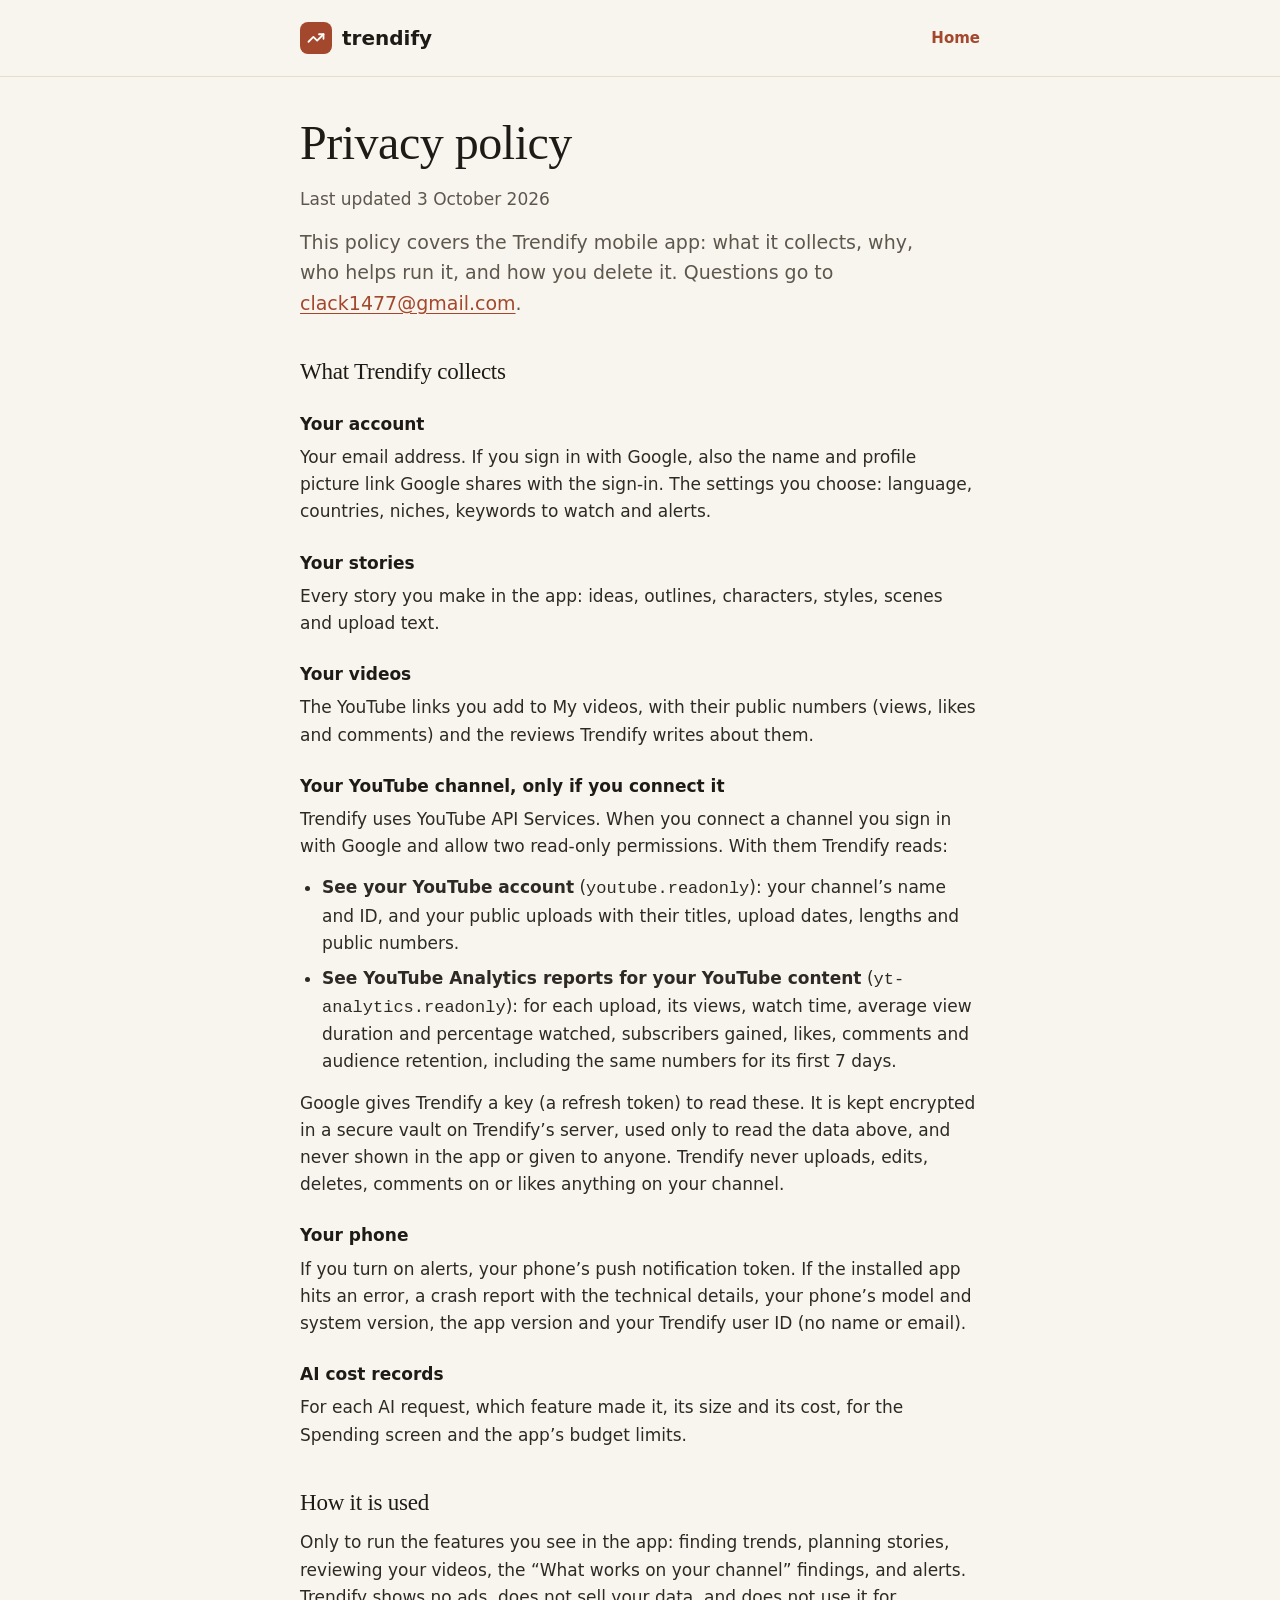
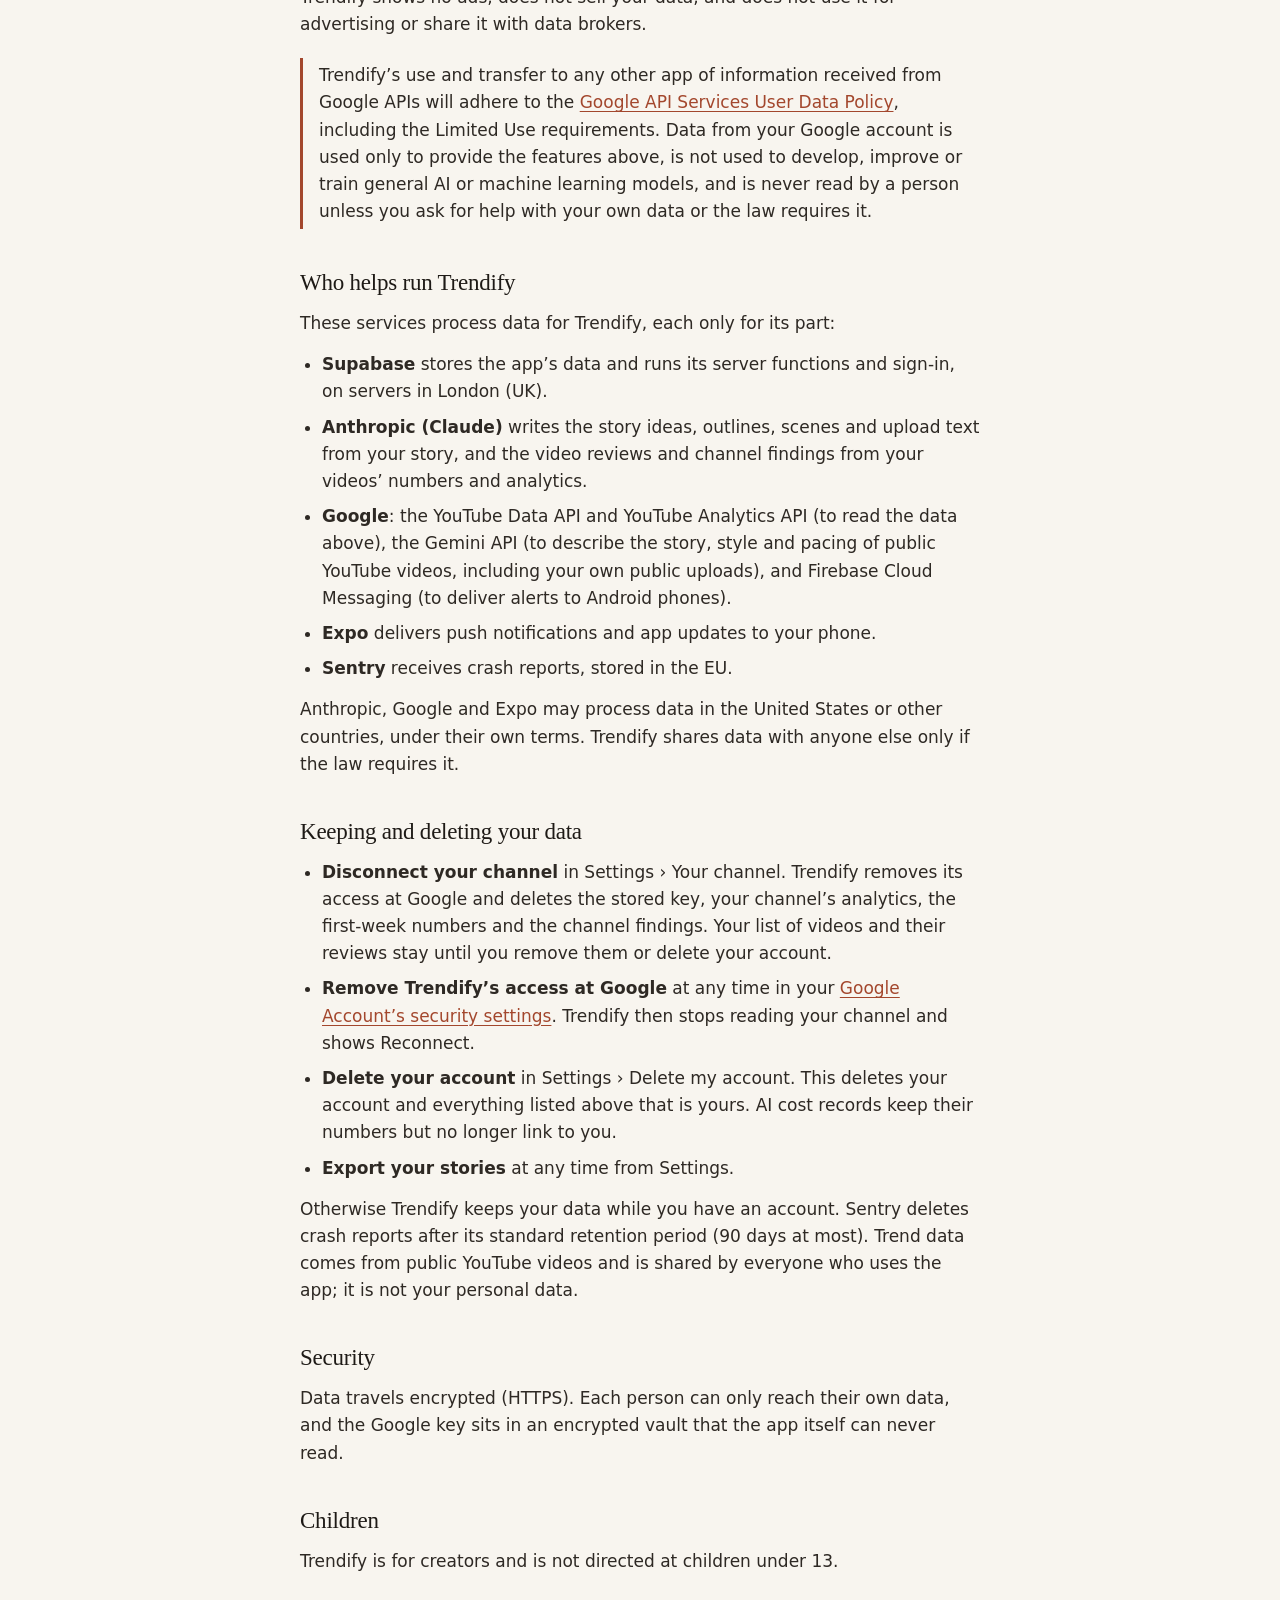
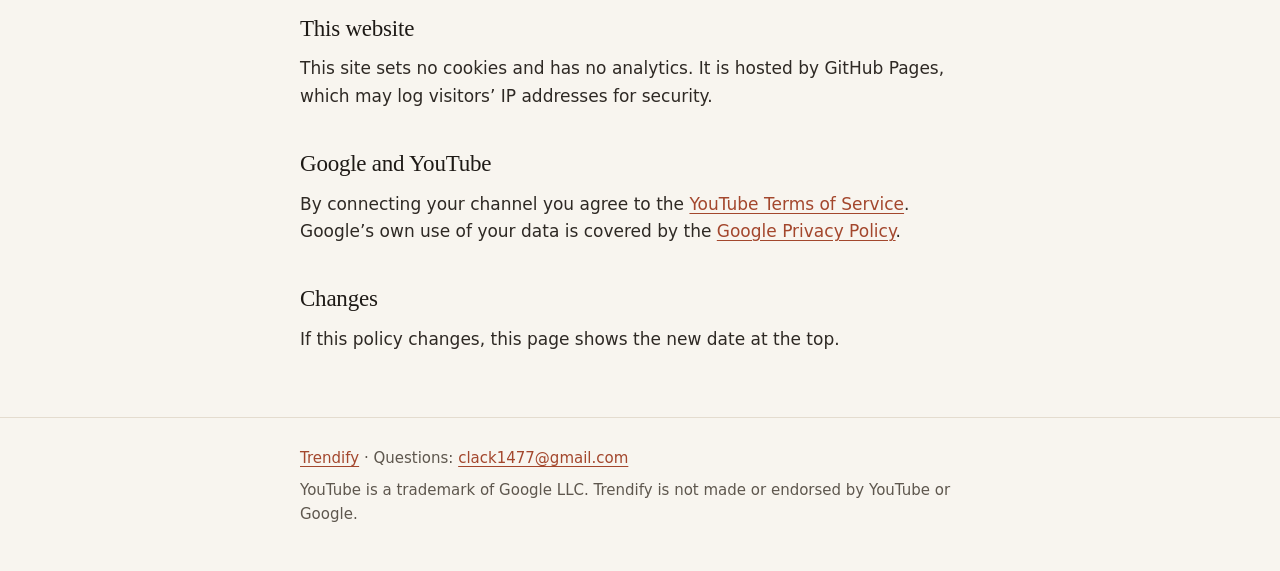
==== privacy.html @ 25af54a0 "Trendify's home page and privacy policy" ====
<!doctype html>
<html lang="en">
<head>
  <meta charset="utf-8">
  <meta name="viewport" content="width=device-width, initial-scale=1">
  <title>Trendify Privacy Policy</title>
  <meta name="description" content="What the Trendify app collects, how it is used and shared, and how to delete it.">
  <link rel="stylesheet" href="style.css">
  <link rel="icon" href="data:image/svg+xml,%3Csvg xmlns='http://www.w3.org/2000/svg' viewBox='0 0 32 32'%3E%3Crect width='32' height='32' rx='8' fill='%23A3472D'/%3E%3Cg transform='translate(4 4)' fill='none' stroke='%23FFFDF9' stroke-width='2.2' stroke-linecap='round' stroke-linejoin='round'%3E%3Cpolyline points='22 7 13.5 15.5 8.5 10.5 2 17'/%3E%3Cpolyline points='16 7 22 7 22 13'/%3E%3C/g%3E%3C/svg%3E">
</head>
<body>
  <header class="top">
    <div class="wrap">
      <a class="brand" href="./">
        <span class="mark" aria-hidden="true">
          <svg viewBox="0 0 24 24" fill="none" stroke="var(--on-accent)" stroke-width="2.4" stroke-linecap="round" stroke-linejoin="round"><polyline points="22 7 13.5 15.5 8.5 10.5 2 17"/><polyline points="16 7 22 7 22 13"/></svg>
        </span>
        trendify
      </a>
      <nav><a href="./">Home</a></nav>
    </div>
  </header>

  <main class="wrap policy">
    <h1 style="margin-top:40px">Privacy policy</h1>
    <p class="updated">Last updated 3 October 2026</p>
    <p class="lead">This policy covers the Trendify mobile app: what it collects, why, who helps run it, and how you delete it. Questions go to <a href="mailto:clack1477@gmail.com">clack1477@gmail.com</a>.</p>

    <h2>What Trendify collects</h2>
    <h3>Your account</h3>
    <p>Your email address. If you sign in with Google, also the name and profile picture link Google shares with the sign-in. The settings you choose: language, countries, niches, keywords to watch and alerts.</p>
    <h3>Your stories</h3>
    <p>Every story you make in the app: ideas, outlines, characters, styles, scenes and upload text.</p>
    <h3>Your videos</h3>
    <p>The YouTube links you add to My videos, with their public numbers (views, likes and comments) and the reviews Trendify writes about them.</p>
    <h3>Your YouTube channel, only if you connect it</h3>
    <p>Trendify uses YouTube API Services. When you connect a channel you sign in with Google and allow two read-only permissions. With them Trendify reads:</p>
    <ul>
      <li><strong>See your YouTube account</strong> (<code>youtube.readonly</code>): your channel’s name and ID, and your public uploads with their titles, upload dates, lengths and public numbers.</li>
      <li><strong>See YouTube Analytics reports for your YouTube content</strong> (<code>yt-analytics.readonly</code>): for each upload, its views, watch time, average view duration and percentage watched, subscribers gained, likes, comments and audience retention, including the same numbers for its first 7 days.</li>
    </ul>
    <p>Google gives Trendify a key (a refresh token) to read these. It is kept encrypted in a secure vault on Trendify’s server, used only to read the data above, and never shown in the app or given to anyone. Trendify never uploads, edits, deletes, comments on or likes anything on your channel.</p>
    <h3>Your phone</h3>
    <p>If you turn on alerts, your phone’s push notification token. If the installed app hits an error, a crash report with the technical details, your phone’s model and system version, the app version and your Trendify user ID (no name or email).</p>
    <h3>AI cost records</h3>
    <p>For each AI request, which feature made it, its size and its cost, for the Spending screen and the app’s budget limits.</p>

    <h2>How it is used</h2>
    <p>Only to run the features you see in the app: finding trends, planning stories, reviewing your videos, the “What works on your channel” findings, and alerts. Trendify shows no ads, does not sell your data, and does not use it for advertising or share it with data brokers.</p>
    <p class="note">Trendify’s use and transfer to any other app of information received from Google APIs will adhere to the <a href="https://developers.google.com/terms/api-services-user-data-policy">Google API Services User Data Policy</a>, including the Limited Use requirements. Data from your Google account is used only to provide the features above, is not used to develop, improve or train general AI or machine learning models, and is never read by a person unless you ask for help with your own data or the law requires it.</p>

    <h2>Who helps run Trendify</h2>
    <p>These services process data for Trendify, each only for its part:</p>
    <ul>
      <li><strong>Supabase</strong> stores the app’s data and runs its server functions and sign-in, on servers in London (UK).</li>
      <li><strong>Anthropic (Claude)</strong> writes the story ideas, outlines, scenes and upload text from your story, and the video reviews and channel findings from your videos’ numbers and analytics.</li>
      <li><strong>Google</strong>: the YouTube Data API and YouTube Analytics API (to read the data above), the Gemini API (to describe the story, style and pacing of public YouTube videos, including your own public uploads), and Firebase Cloud Messaging (to deliver alerts to Android phones).</li>
      <li><strong>Expo</strong> delivers push notifications and app updates to your phone.</li>
      <li><strong>Sentry</strong> receives crash reports, stored in the EU.</li>
    </ul>
    <p>Anthropic, Google and Expo may process data in the United States or other countries, under their own terms. Trendify shares data with anyone else only if the law requires it.</p>

    <h2>Keeping and deleting your data</h2>
    <ul>
      <li><strong>Disconnect your channel</strong> in Settings › Your channel. Trendify removes its access at Google and deletes the stored key, your channel’s analytics, the first-week numbers and the channel findings. Your list of videos and their reviews stay until you remove them or delete your account.</li>
      <li><strong>Remove Trendify’s access at Google</strong> at any time in your <a href="https://security.google.com/settings/security/permissions">Google Account’s security settings</a>. Trendify then stops reading your channel and shows Reconnect.</li>
      <li><strong>Delete your account</strong> in Settings › Delete my account. This deletes your account and everything listed above that is yours. AI cost records keep their numbers but no longer link to you.</li>
      <li><strong>Export your stories</strong> at any time from Settings.</li>
    </ul>
    <p>Otherwise Trendify keeps your data while you have an account. Sentry deletes crash reports after its standard retention period (90 days at most). Trend data comes from public YouTube videos and is shared by everyone who uses the app; it is not your personal data.</p>

    <h2>Security</h2>
    <p>Data travels encrypted (HTTPS). Each person can only reach their own data, and the Google key sits in an encrypted vault that the app itself can never read.</p>

    <h2>Children</h2>
    <p>Trendify is for creators and is not directed at children under 13.</p>

    <h2>This website</h2>
    <p>This site sets no cookies and has no analytics. It is hosted by GitHub Pages, which may log visitors’ IP addresses for security.</p>

    <h2>Google and YouTube</h2>
    <p>By connecting your channel you agree to the <a href="https://www.youtube.com/t/terms">YouTube Terms of Service</a>. Google’s own use of your data is covered by the <a href="https://policies.google.com/privacy">Google Privacy Policy</a>.</p>

    <h2>Changes</h2>
    <p>If this policy changes, this page shows the new date at the top.</p>
  </main>

  <footer>
    <div class="wrap">
      <p><a href="./">Trendify</a> · Questions: <a href="mailto:clack1477@gmail.com">clack1477@gmail.com</a></p>
      <p>YouTube is a trademark of Google LLC. Trendify is not made or endorsed by YouTube or Google.</p>
    </div>
  </footer>
</body>
</html>
---- style.css ----
/* Trendify's site: the app's colours (cream and near-black, one terracotta accent) and its serif
   headlines, in light and dark. No web fonts, so the pages load nothing from anywhere else. */
:root {
  --bg: #F8F5EF;
  --surface: #FFFDF9;
  --ink: #1E1A16;
  --body: #2E2924;
  --ink2: #5E574E;
  --line: #E4DCCF;
  --img: #E9E1D4;
  --accent: #A3472D;
  --accent-text: #A3472D;
  --on-accent: #FFFDF9;
  --serif: "Iowan Old Style", "Palatino Linotype", Palatino, Georgia, "Times New Roman", serif;
  --sans: system-ui, -apple-system, "Segoe UI", Roboto, "Helvetica Neue", Arial, sans-serif;
  color-scheme: light dark;
}

@media (prefers-color-scheme: dark) {
  :root {
    --bg: #171411;
    --surface: #221E1A;
    --ink: #F3EDE3;
    --body: #E6DFD4;
    --ink2: #B9AFA2;
    --line: #3A332C;
    --img: #2C2621;
    --accent: #D9A898;
    --accent-text: #E2B9AC;
    --on-accent: #171411;
  }
}

* { box-sizing: border-box; }

html { -webkit-text-size-adjust: 100%; }

body {
  margin: 0;
  background: var(--bg);
  color: var(--body);
  font-family: var(--sans);
  font-size: 17px;
  line-height: 1.6;
}

.wrap { max-width: 720px; margin: 0 auto; padding: 0 20px; }

a { color: var(--accent-text); text-underline-offset: 3px; }
a:hover { text-decoration-thickness: 2px; }
a:focus-visible { outline: 2px solid var(--accent-text); outline-offset: 3px; border-radius: 4px; }

header.top { padding: 22px 0; border-bottom: 1px solid var(--line); }
header.top .wrap { display: flex; align-items: center; justify-content: space-between; gap: 16px; }

.brand { display: inline-flex; align-items: center; gap: 10px; color: var(--ink); text-decoration: none; font-weight: 600; font-size: 20px; }
.mark { width: 32px; height: 32px; border-radius: 8px; background: var(--accent); display: inline-flex; align-items: center; justify-content: center; }
.mark svg { width: 18px; height: 18px; }

nav a { font-size: 15px; font-weight: 600; text-decoration: none; }
nav a:hover { text-decoration: underline; }

h1, h2 { font-family: var(--serif); font-weight: 500; color: var(--ink); letter-spacing: -0.01em; }
h1 { font-size: clamp(34px, 7vw, 48px); line-height: 1.1; margin: 0 0 16px; }
h2 { font-size: 26px; line-height: 1.25; margin: 48px 0 12px; }
h3 { font-size: 17px; color: var(--ink); margin: 24px 0 6px; }
p { margin: 0 0 14px; }
ul { margin: 0 0 14px; padding-left: 22px; }
li { margin-bottom: 8px; }

.lead { font-size: 19px; color: var(--ink2); max-width: 34em; }
.muted { color: var(--ink2); }

.hero { padding: 40px 0 8px; text-align: center; }
.hero .lead { margin: 0 auto 8px; }

.arches { display: flex; justify-content: center; align-items: flex-end; gap: 10px; margin: 0 0 32px; }
.arches img {
  display: block;
  object-fit: cover;
  background: var(--img);
  border-radius: 999px 999px 16px 16px;
  width: min(28%, 150px);
  aspect-ratio: 100 / 164;
}
.arches img.tall { width: min(32%, 174px); aspect-ratio: 116 / 200; }

.cards { display: grid; gap: 14px; margin-top: 8px; }
.card { background: var(--surface); border: 1px solid var(--line); border-radius: 16px; padding: 20px; }
.card h3 { margin-top: 0; }
.card p:last-child { margin-bottom: 0; }

.note { border-left: 3px solid var(--accent); padding: 4px 0 4px 16px; margin: 20px 0; }

.policy h2 { font-size: 23px; margin-top: 40px; }
.policy .updated { color: var(--ink2); }

footer { margin-top: 64px; padding: 28px 0 40px; border-top: 1px solid var(--line); font-size: 15px; color: var(--ink2); }
footer p { margin-bottom: 8px; }
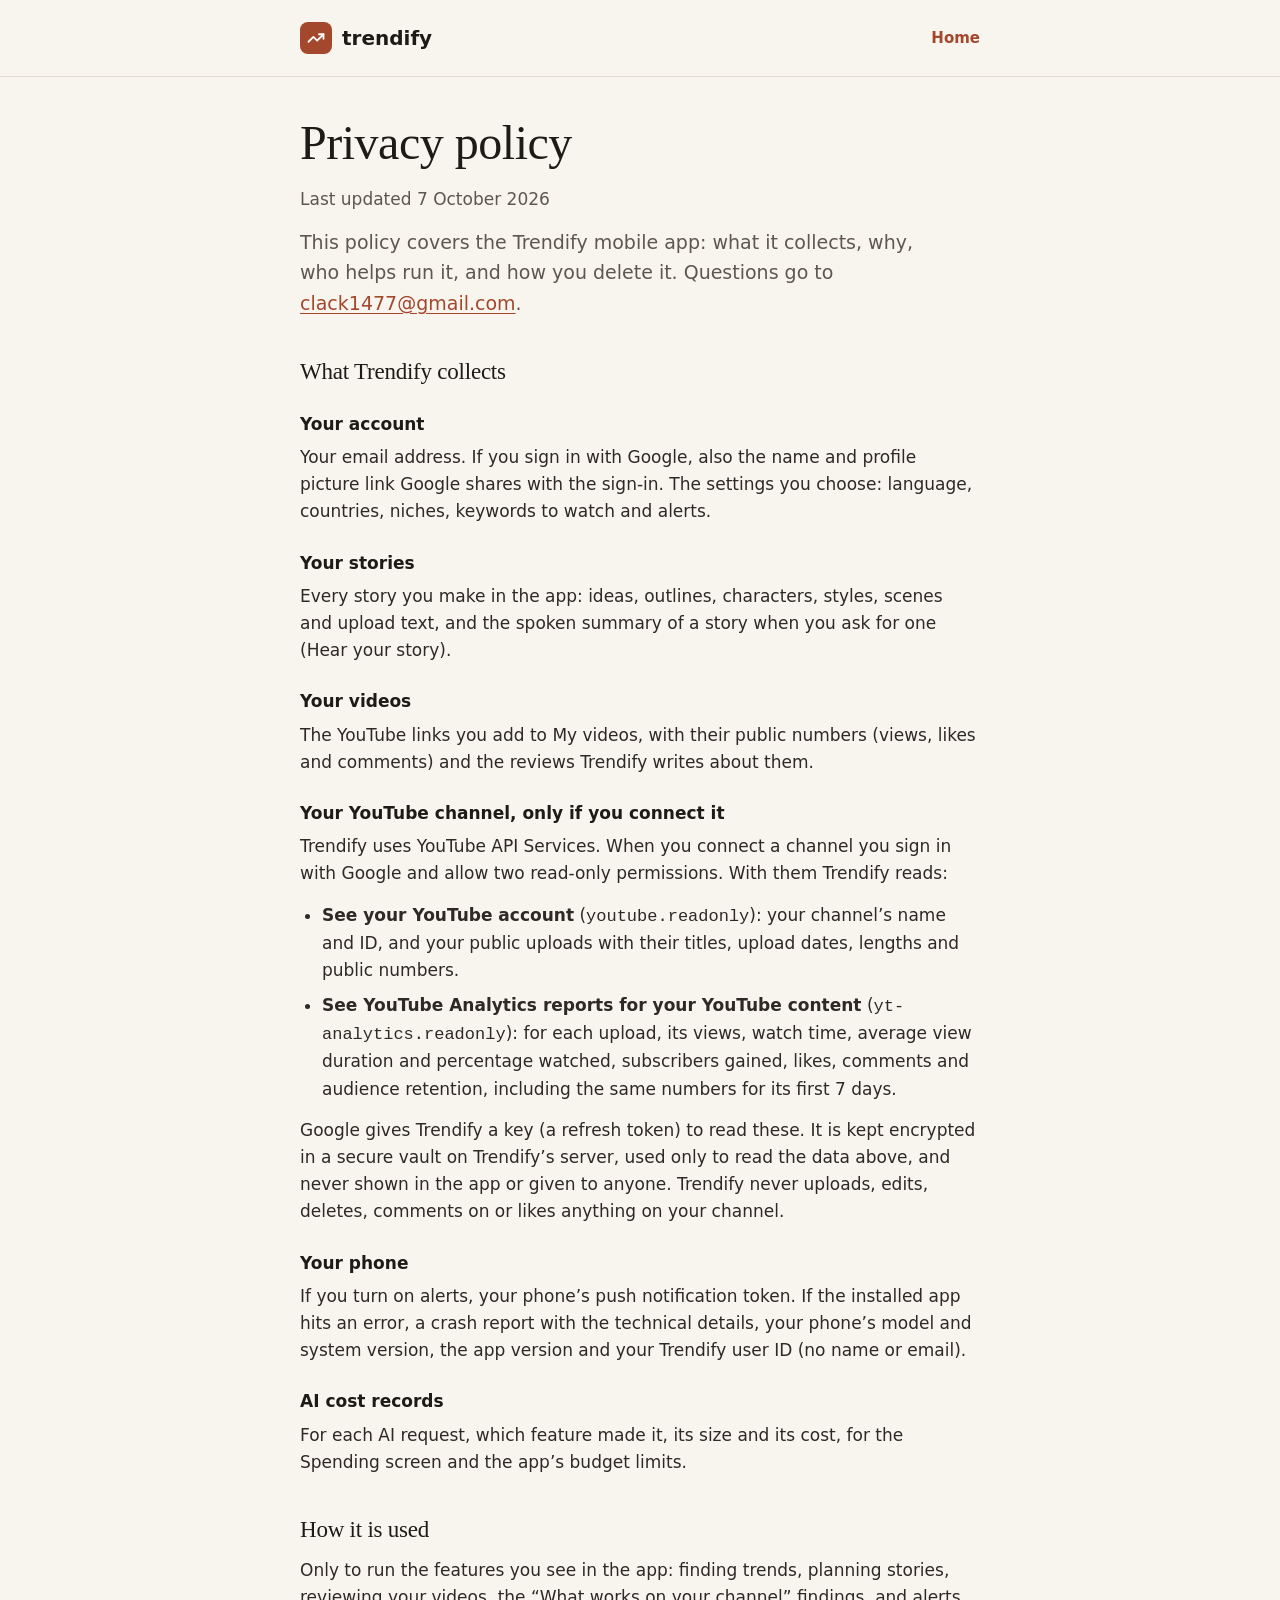
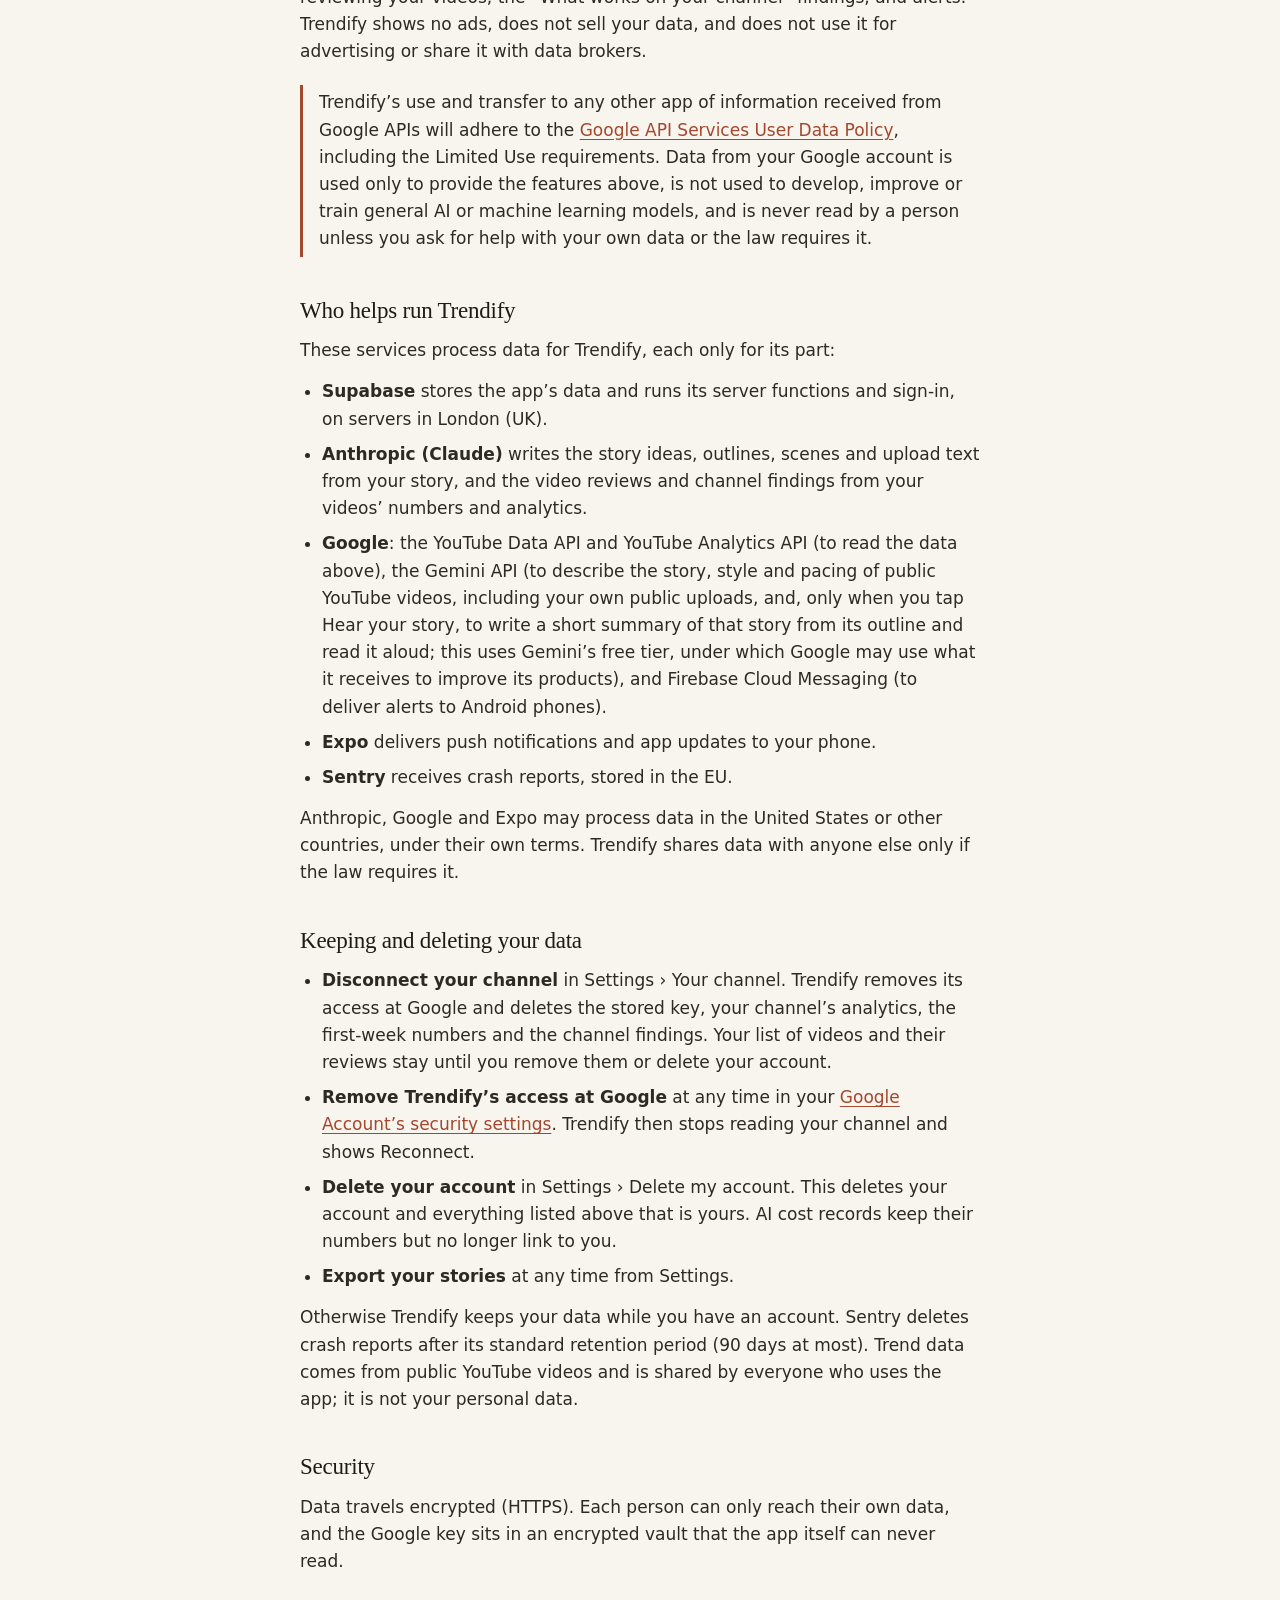
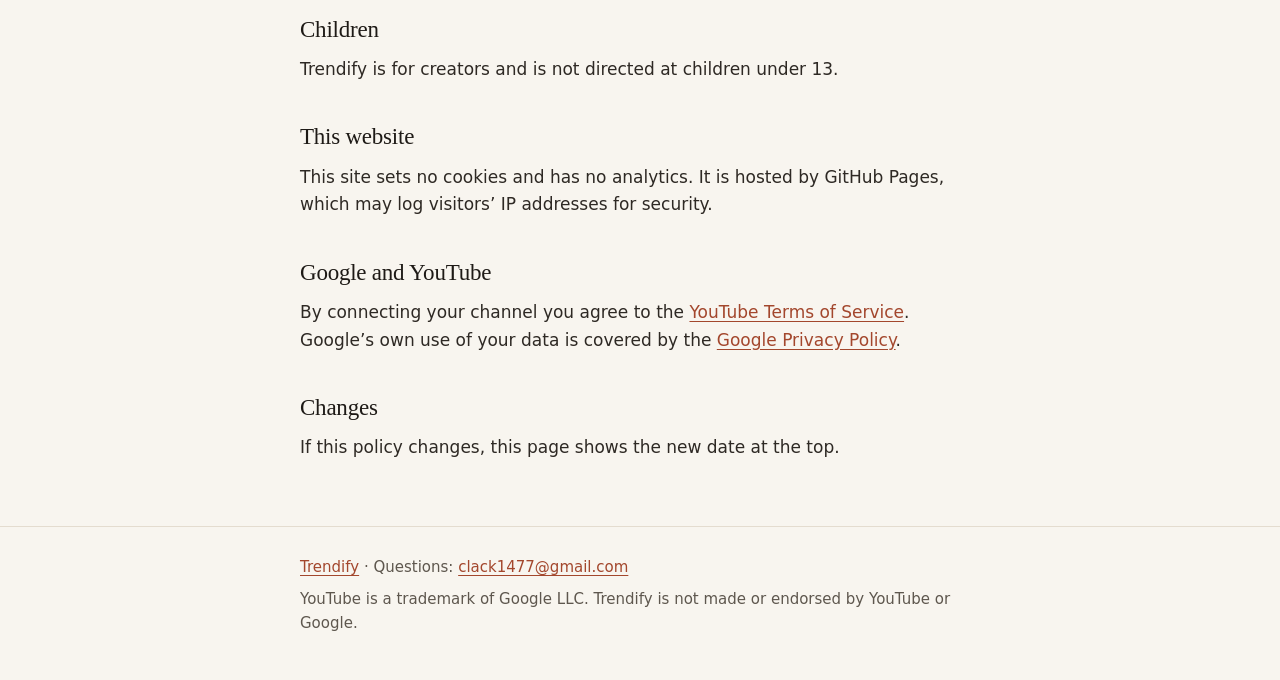
==== commit c3568641: "Privacy policy: Hear your story (a spoken summary of a story, written and read by Gemini's free tier" ====
--- a/privacy.html
+++ b/privacy.html
@@ -23,14 +23,14 @@
 
   <main class="wrap policy">
     <h1 style="margin-top:40px">Privacy policy</h1>
-    <p class="updated">Last updated 3 October 2026</p>
+    <p class="updated">Last updated 7 October 2026</p>
     <p class="lead">This policy covers the Trendify mobile app: what it collects, why, who helps run it, and how you delete it. Questions go to <a href="mailto:clack1477@gmail.com">clack1477@gmail.com</a>.</p>
 
     <h2>What Trendify collects</h2>
     <h3>Your account</h3>
     <p>Your email address. If you sign in with Google, also the name and profile picture link Google shares with the sign-in. The settings you choose: language, countries, niches, keywords to watch and alerts.</p>
     <h3>Your stories</h3>
-    <p>Every story you make in the app: ideas, outlines, characters, styles, scenes and upload text.</p>
+    <p>Every story you make in the app: ideas, outlines, characters, styles, scenes and upload text, and the spoken summary of a story when you ask for one (Hear your story).</p>
     <h3>Your videos</h3>
     <p>The YouTube links you add to My videos, with their public numbers (views, likes and comments) and the reviews Trendify writes about them.</p>
     <h3>Your YouTube channel, only if you connect it</h3>
@@ -54,7 +54,7 @@
     <ul>
       <li><strong>Supabase</strong> stores the app’s data and runs its server functions and sign-in, on servers in London (UK).</li>
       <li><strong>Anthropic (Claude)</strong> writes the story ideas, outlines, scenes and upload text from your story, and the video reviews and channel findings from your videos’ numbers and analytics.</li>
-      <li><strong>Google</strong>: the YouTube Data API and YouTube Analytics API (to read the data above), the Gemini API (to describe the story, style and pacing of public YouTube videos, including your own public uploads), and Firebase Cloud Messaging (to deliver alerts to Android phones).</li>
+      <li><strong>Google</strong>: the YouTube Data API and YouTube Analytics API (to read the data above), the Gemini API (to describe the story, style and pacing of public YouTube videos, including your own public uploads, and, only when you tap Hear your story, to write a short summary of that story from its outline and read it aloud; this uses Gemini’s free tier, under which Google may use what it receives to improve its products), and Firebase Cloud Messaging (to deliver alerts to Android phones).</li>
       <li><strong>Expo</strong> delivers push notifications and app updates to your phone.</li>
       <li><strong>Sentry</strong> receives crash reports, stored in the EU.</li>
     </ul>
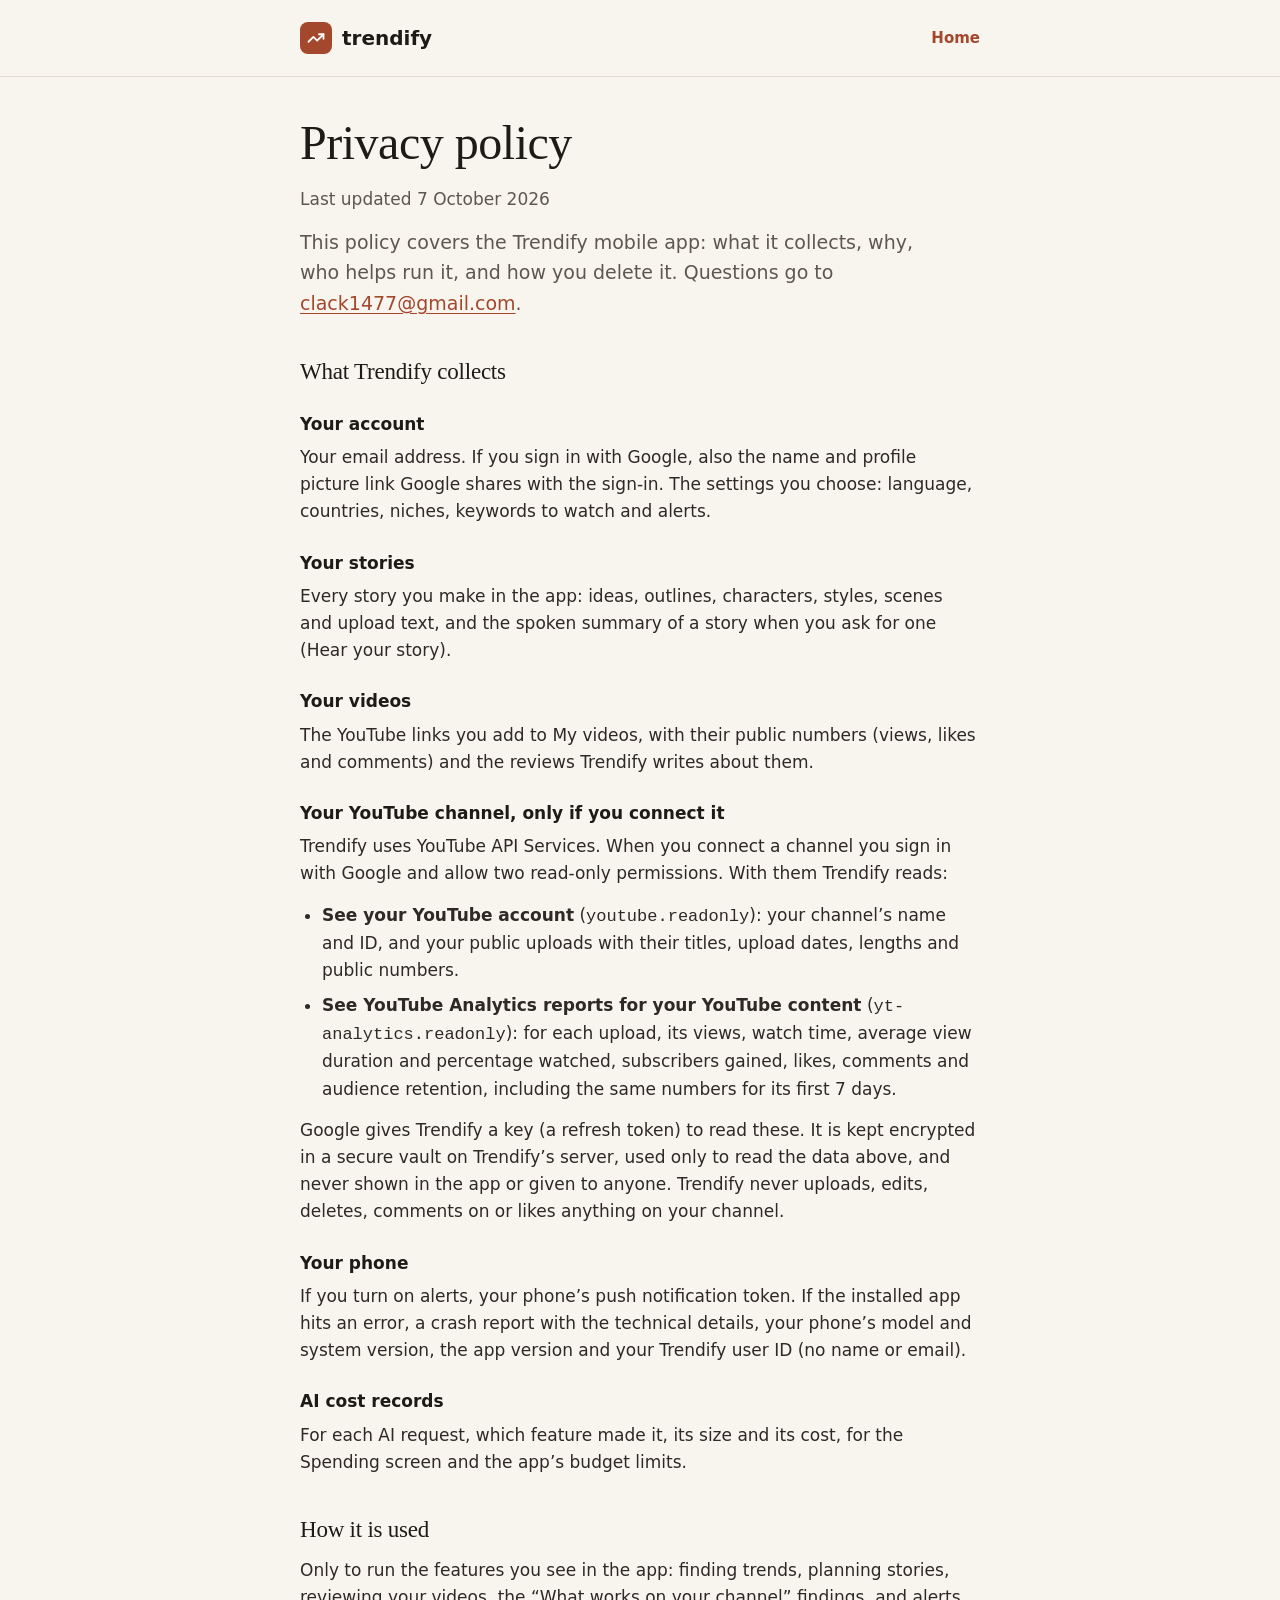
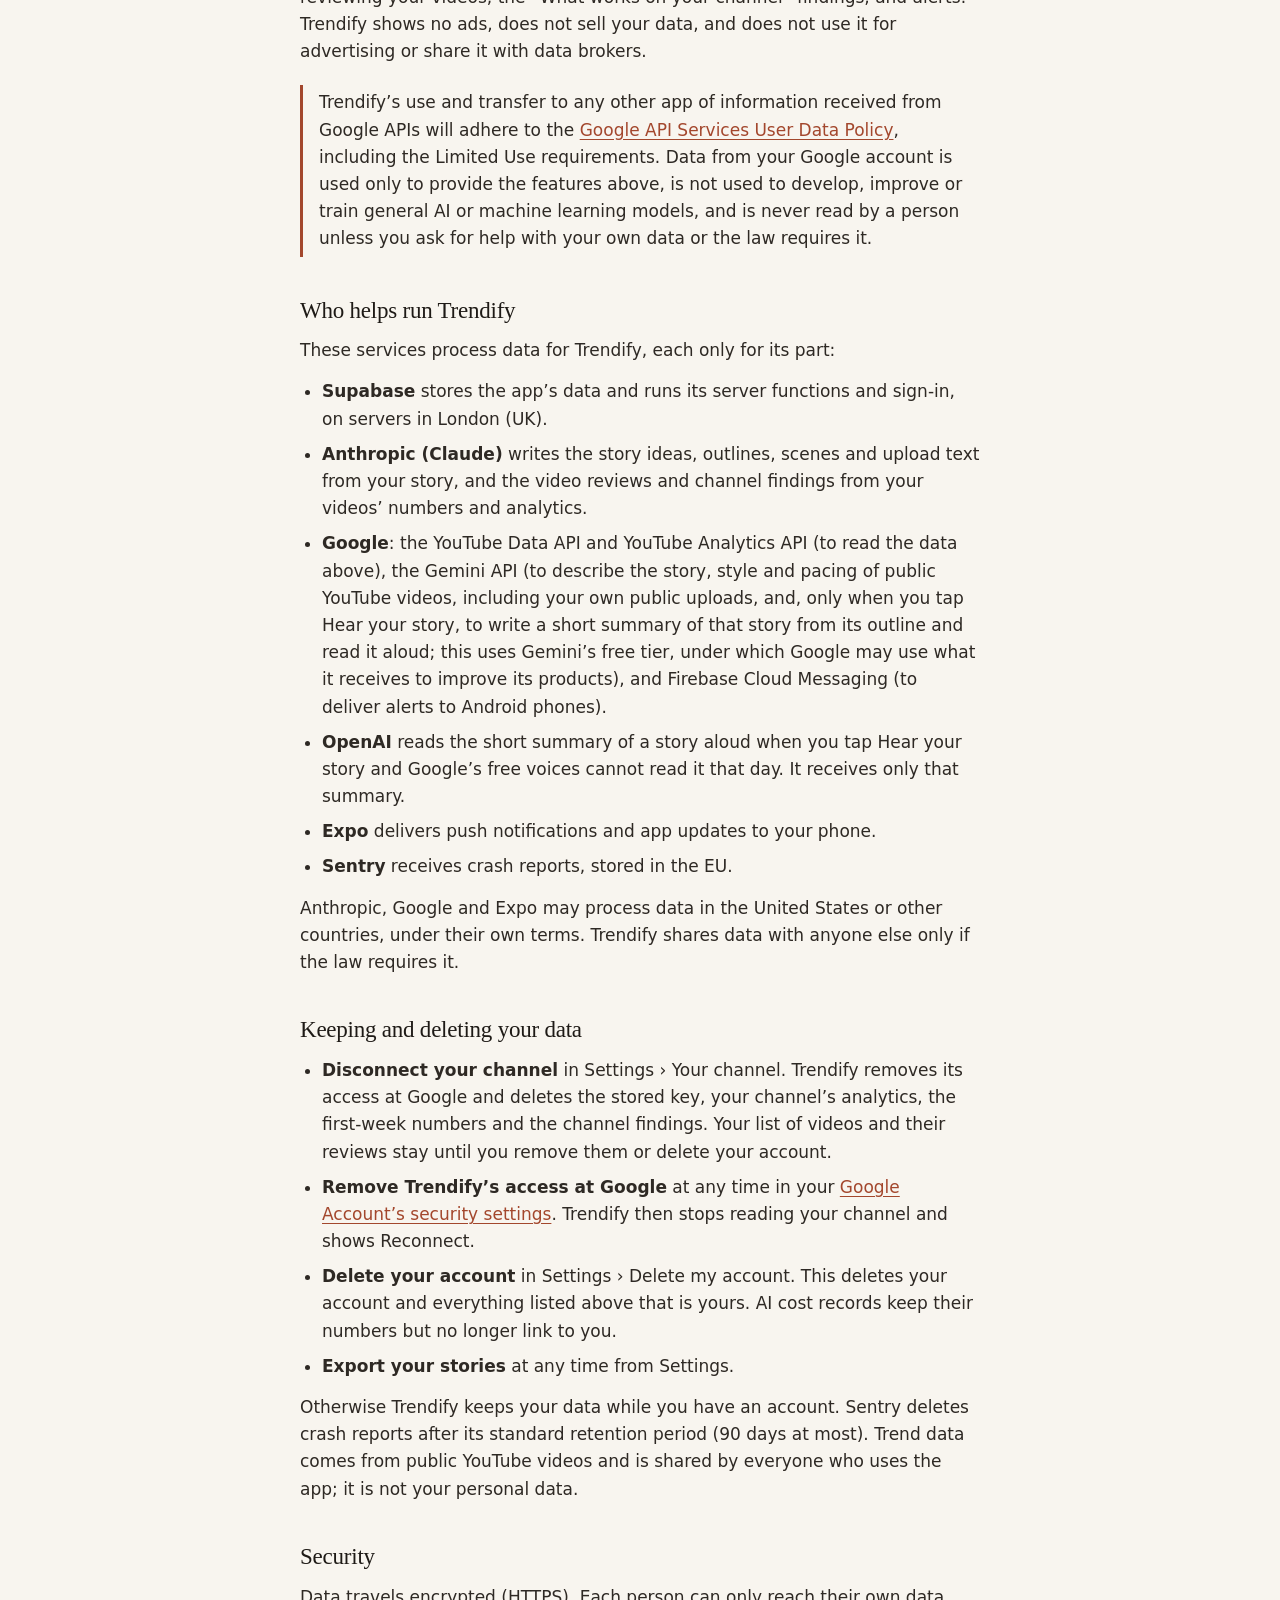
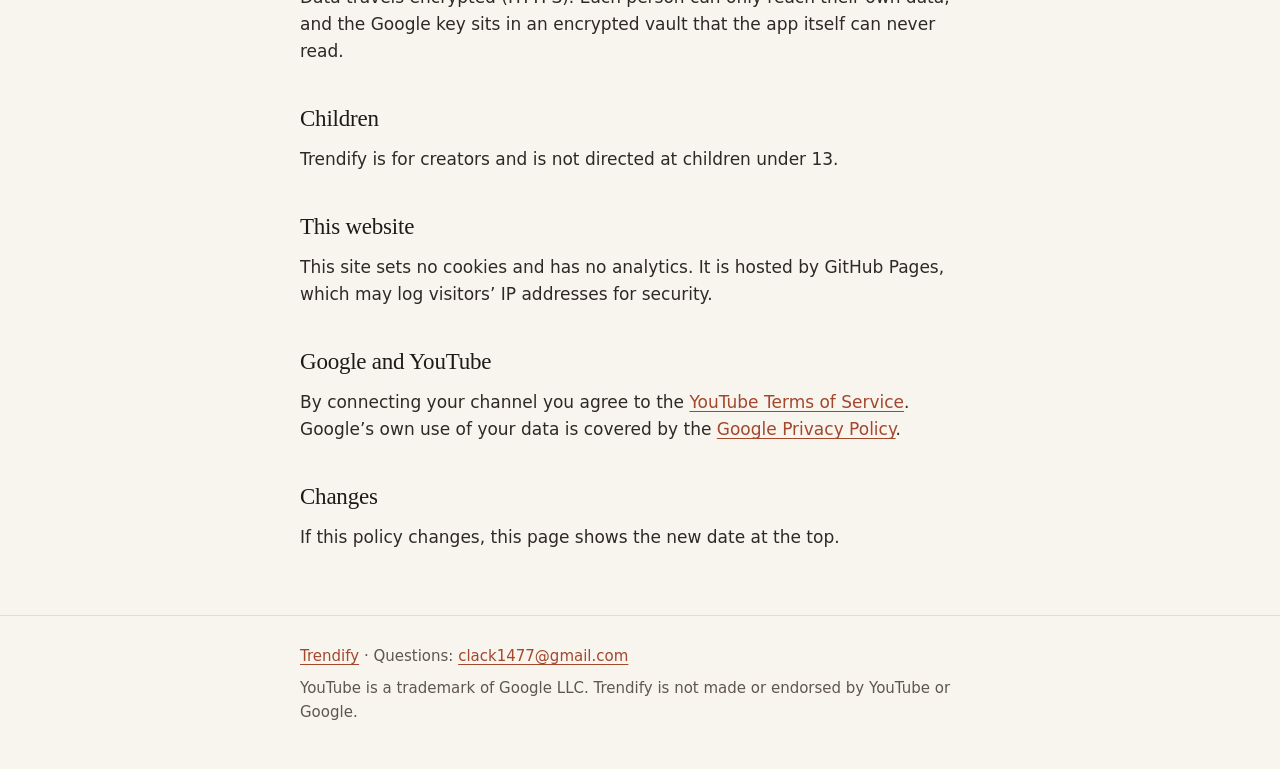
==== commit 8de22033: "Privacy policy: OpenAI reads a story's summary aloud when Google's free voices cannot (Hear your sto" ====
--- a/privacy.html
+++ b/privacy.html
@@ -55,6 +55,7 @@
       <li><strong>Supabase</strong> stores the app’s data and runs its server functions and sign-in, on servers in London (UK).</li>
       <li><strong>Anthropic (Claude)</strong> writes the story ideas, outlines, scenes and upload text from your story, and the video reviews and channel findings from your videos’ numbers and analytics.</li>
       <li><strong>Google</strong>: the YouTube Data API and YouTube Analytics API (to read the data above), the Gemini API (to describe the story, style and pacing of public YouTube videos, including your own public uploads, and, only when you tap Hear your story, to write a short summary of that story from its outline and read it aloud; this uses Gemini’s free tier, under which Google may use what it receives to improve its products), and Firebase Cloud Messaging (to deliver alerts to Android phones).</li>
+      <li><strong>OpenAI</strong> reads the short summary of a story aloud when you tap Hear your story and Google’s free voices cannot read it that day. It receives only that summary.</li>
       <li><strong>Expo</strong> delivers push notifications and app updates to your phone.</li>
       <li><strong>Sentry</strong> receives crash reports, stored in the EU.</li>
     </ul>
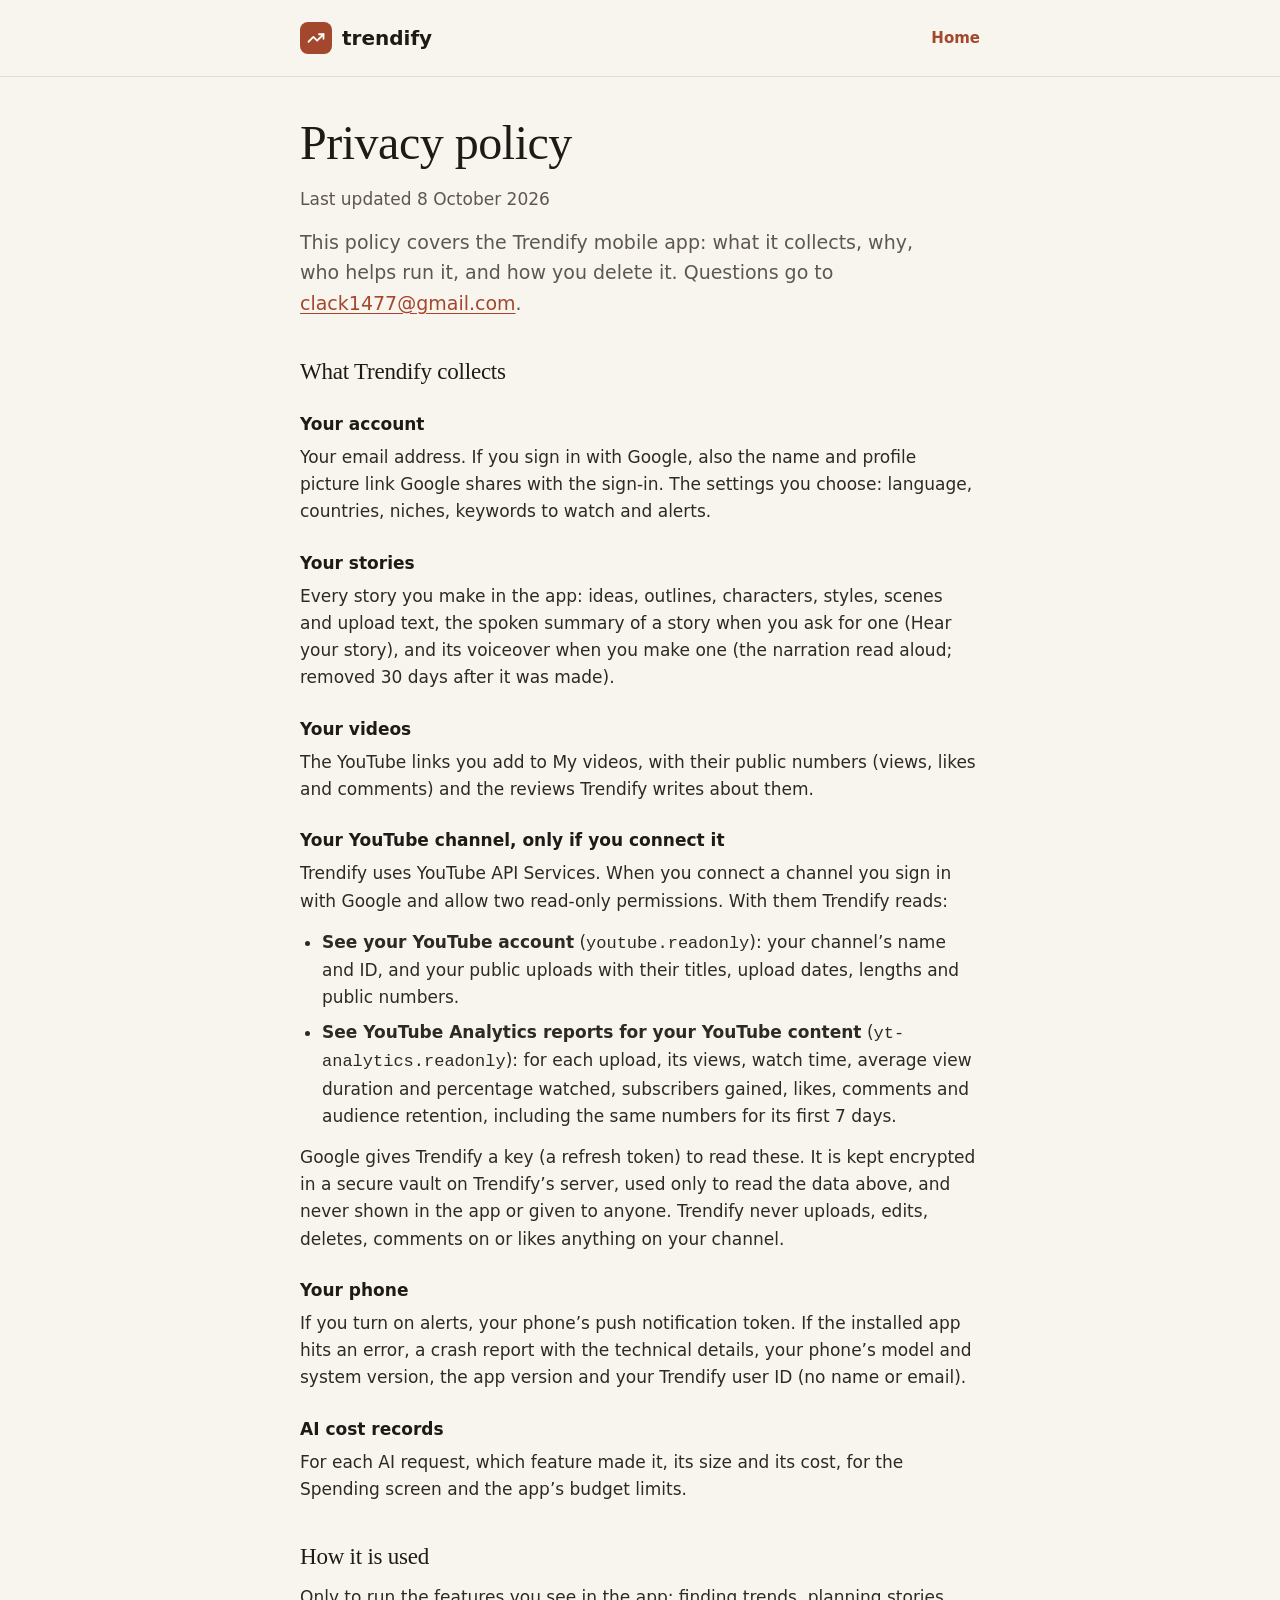
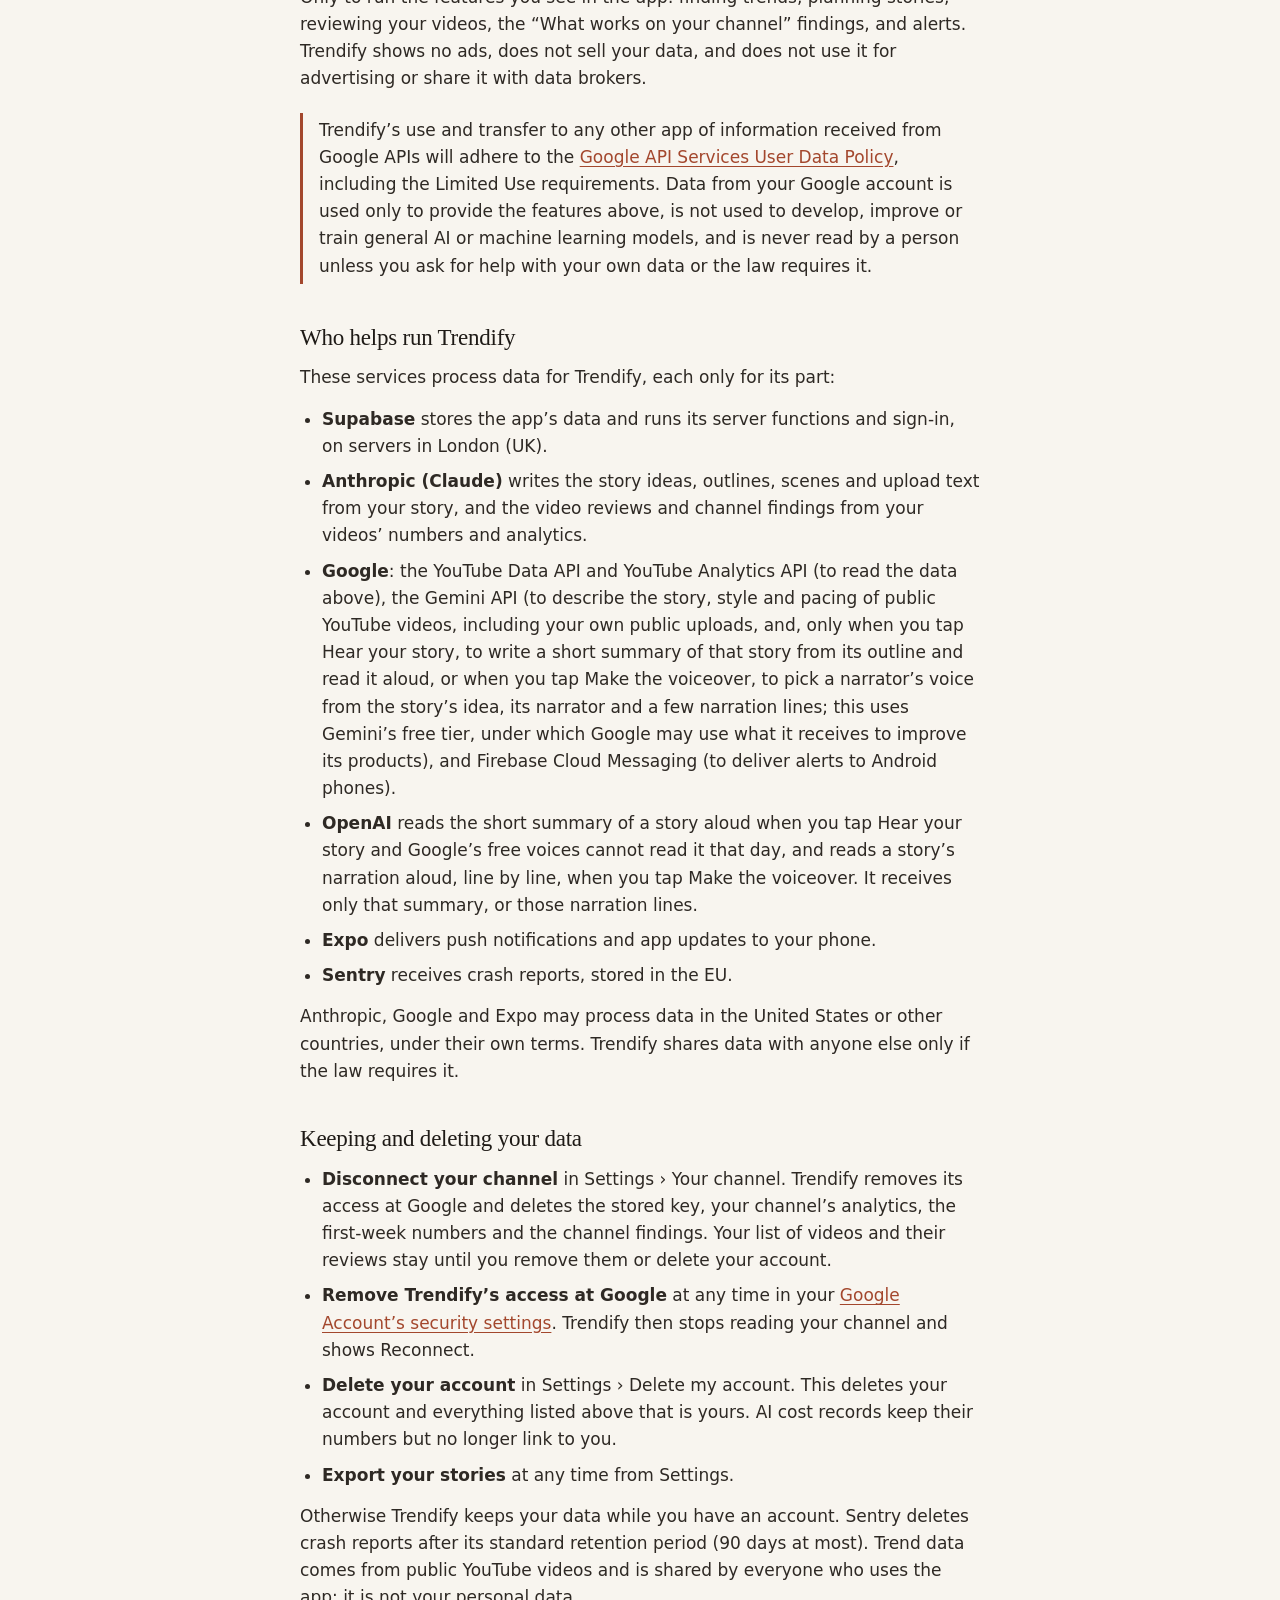
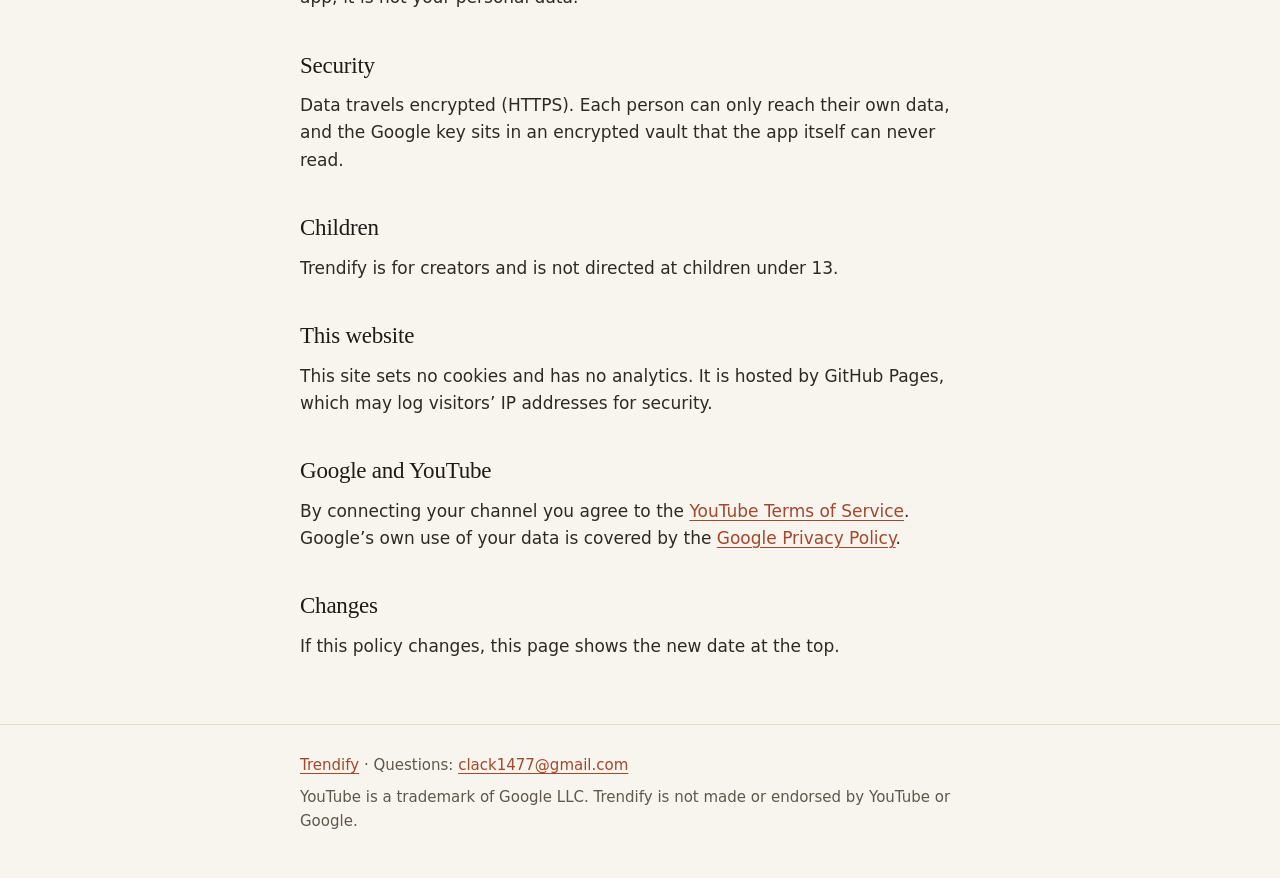
==== commit 9a50c68c: "Privacy policy: the voiceover (narration read aloud by OpenAI line by line, its voice picked with Ge" ====
--- a/privacy.html
+++ b/privacy.html
@@ -23,14 +23,14 @@
 
   <main class="wrap policy">
     <h1 style="margin-top:40px">Privacy policy</h1>
-    <p class="updated">Last updated 7 October 2026</p>
+    <p class="updated">Last updated 8 October 2026</p>
     <p class="lead">This policy covers the Trendify mobile app: what it collects, why, who helps run it, and how you delete it. Questions go to <a href="mailto:clack1477@gmail.com">clack1477@gmail.com</a>.</p>
 
     <h2>What Trendify collects</h2>
     <h3>Your account</h3>
     <p>Your email address. If you sign in with Google, also the name and profile picture link Google shares with the sign-in. The settings you choose: language, countries, niches, keywords to watch and alerts.</p>
     <h3>Your stories</h3>
-    <p>Every story you make in the app: ideas, outlines, characters, styles, scenes and upload text, and the spoken summary of a story when you ask for one (Hear your story).</p>
+    <p>Every story you make in the app: ideas, outlines, characters, styles, scenes and upload text, the spoken summary of a story when you ask for one (Hear your story), and its voiceover when you make one (the narration read aloud; removed 30 days after it was made).</p>
     <h3>Your videos</h3>
     <p>The YouTube links you add to My videos, with their public numbers (views, likes and comments) and the reviews Trendify writes about them.</p>
     <h3>Your YouTube channel, only if you connect it</h3>
@@ -54,8 +54,8 @@
     <ul>
       <li><strong>Supabase</strong> stores the app’s data and runs its server functions and sign-in, on servers in London (UK).</li>
       <li><strong>Anthropic (Claude)</strong> writes the story ideas, outlines, scenes and upload text from your story, and the video reviews and channel findings from your videos’ numbers and analytics.</li>
-      <li><strong>Google</strong>: the YouTube Data API and YouTube Analytics API (to read the data above), the Gemini API (to describe the story, style and pacing of public YouTube videos, including your own public uploads, and, only when you tap Hear your story, to write a short summary of that story from its outline and read it aloud; this uses Gemini’s free tier, under which Google may use what it receives to improve its products), and Firebase Cloud Messaging (to deliver alerts to Android phones).</li>
-      <li><strong>OpenAI</strong> reads the short summary of a story aloud when you tap Hear your story and Google’s free voices cannot read it that day. It receives only that summary.</li>
+      <li><strong>Google</strong>: the YouTube Data API and YouTube Analytics API (to read the data above), the Gemini API (to describe the story, style and pacing of public YouTube videos, including your own public uploads, and, only when you tap Hear your story, to write a short summary of that story from its outline and read it aloud, or when you tap Make the voiceover, to pick a narrator’s voice from the story’s idea, its narrator and a few narration lines; this uses Gemini’s free tier, under which Google may use what it receives to improve its products), and Firebase Cloud Messaging (to deliver alerts to Android phones).</li>
+      <li><strong>OpenAI</strong> reads the short summary of a story aloud when you tap Hear your story and Google’s free voices cannot read it that day, and reads a story’s narration aloud, line by line, when you tap Make the voiceover. It receives only that summary, or those narration lines.</li>
       <li><strong>Expo</strong> delivers push notifications and app updates to your phone.</li>
       <li><strong>Sentry</strong> receives crash reports, stored in the EU.</li>
     </ul>
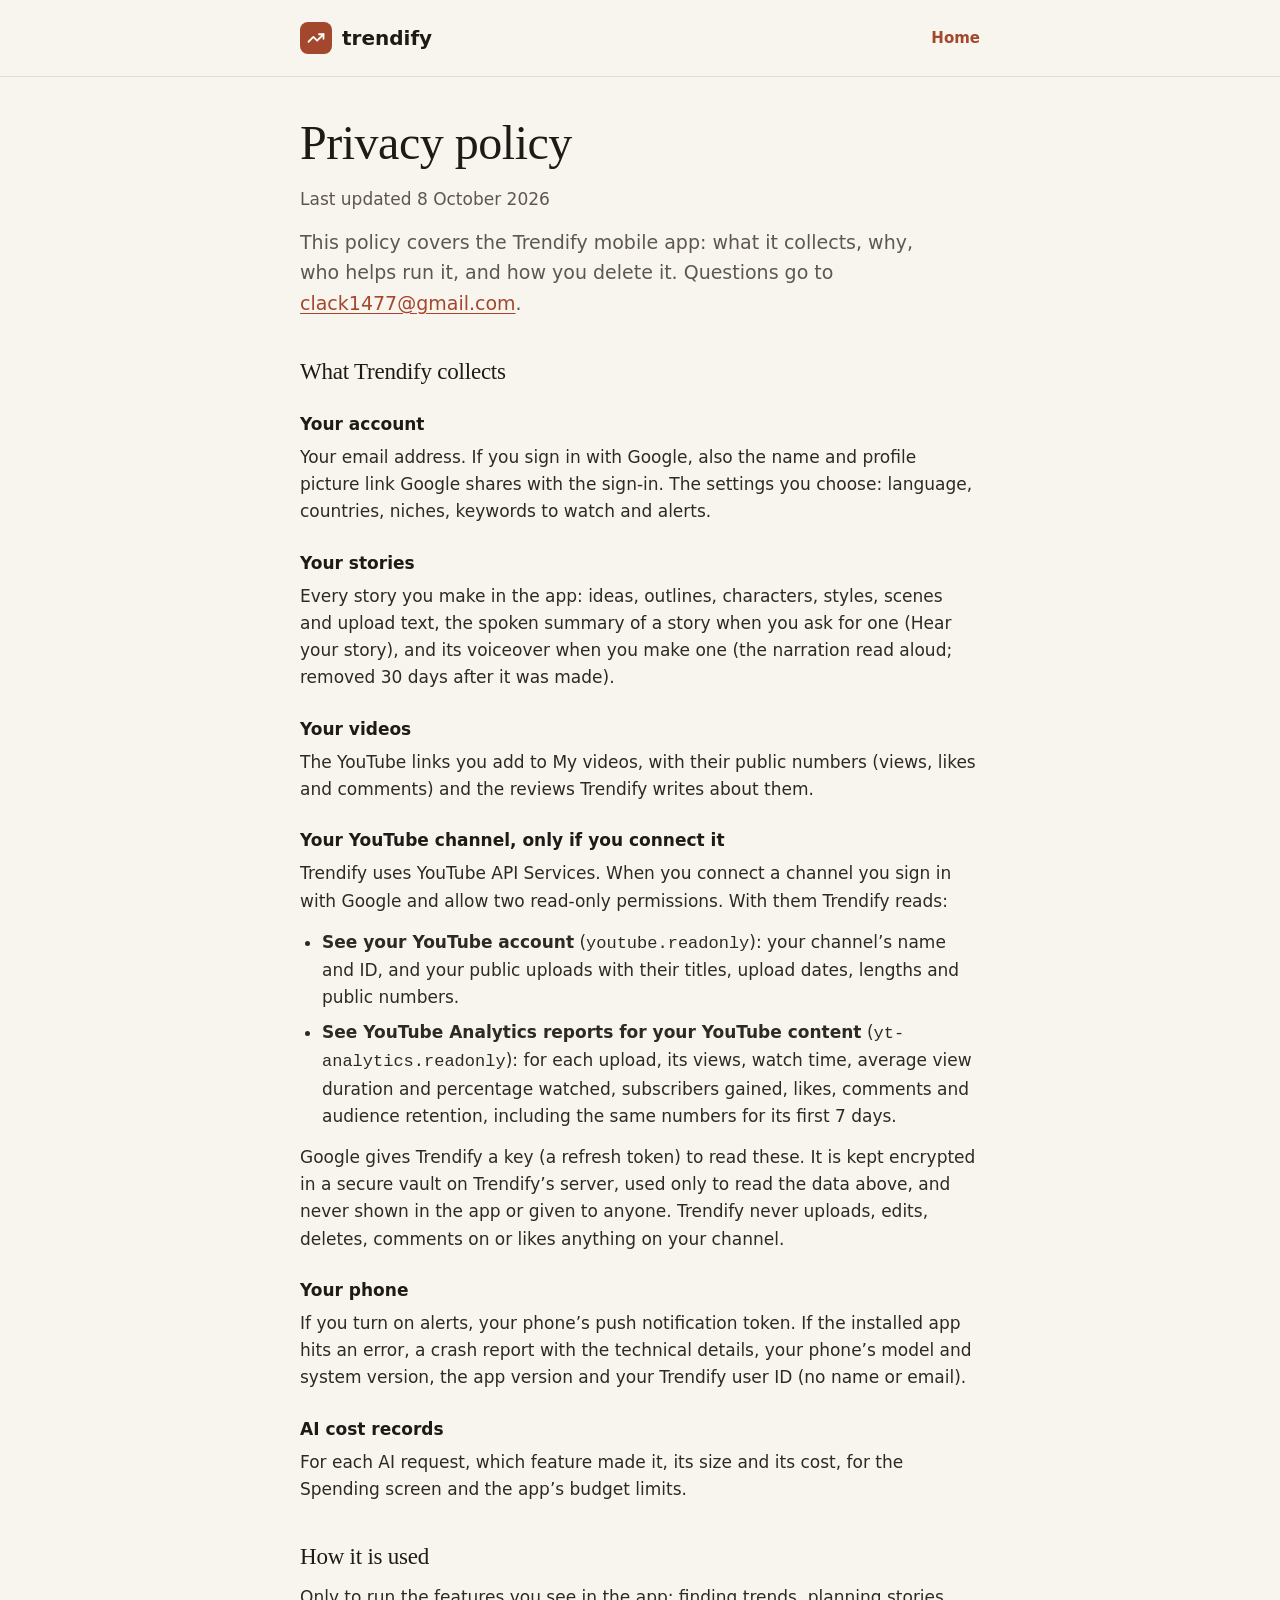
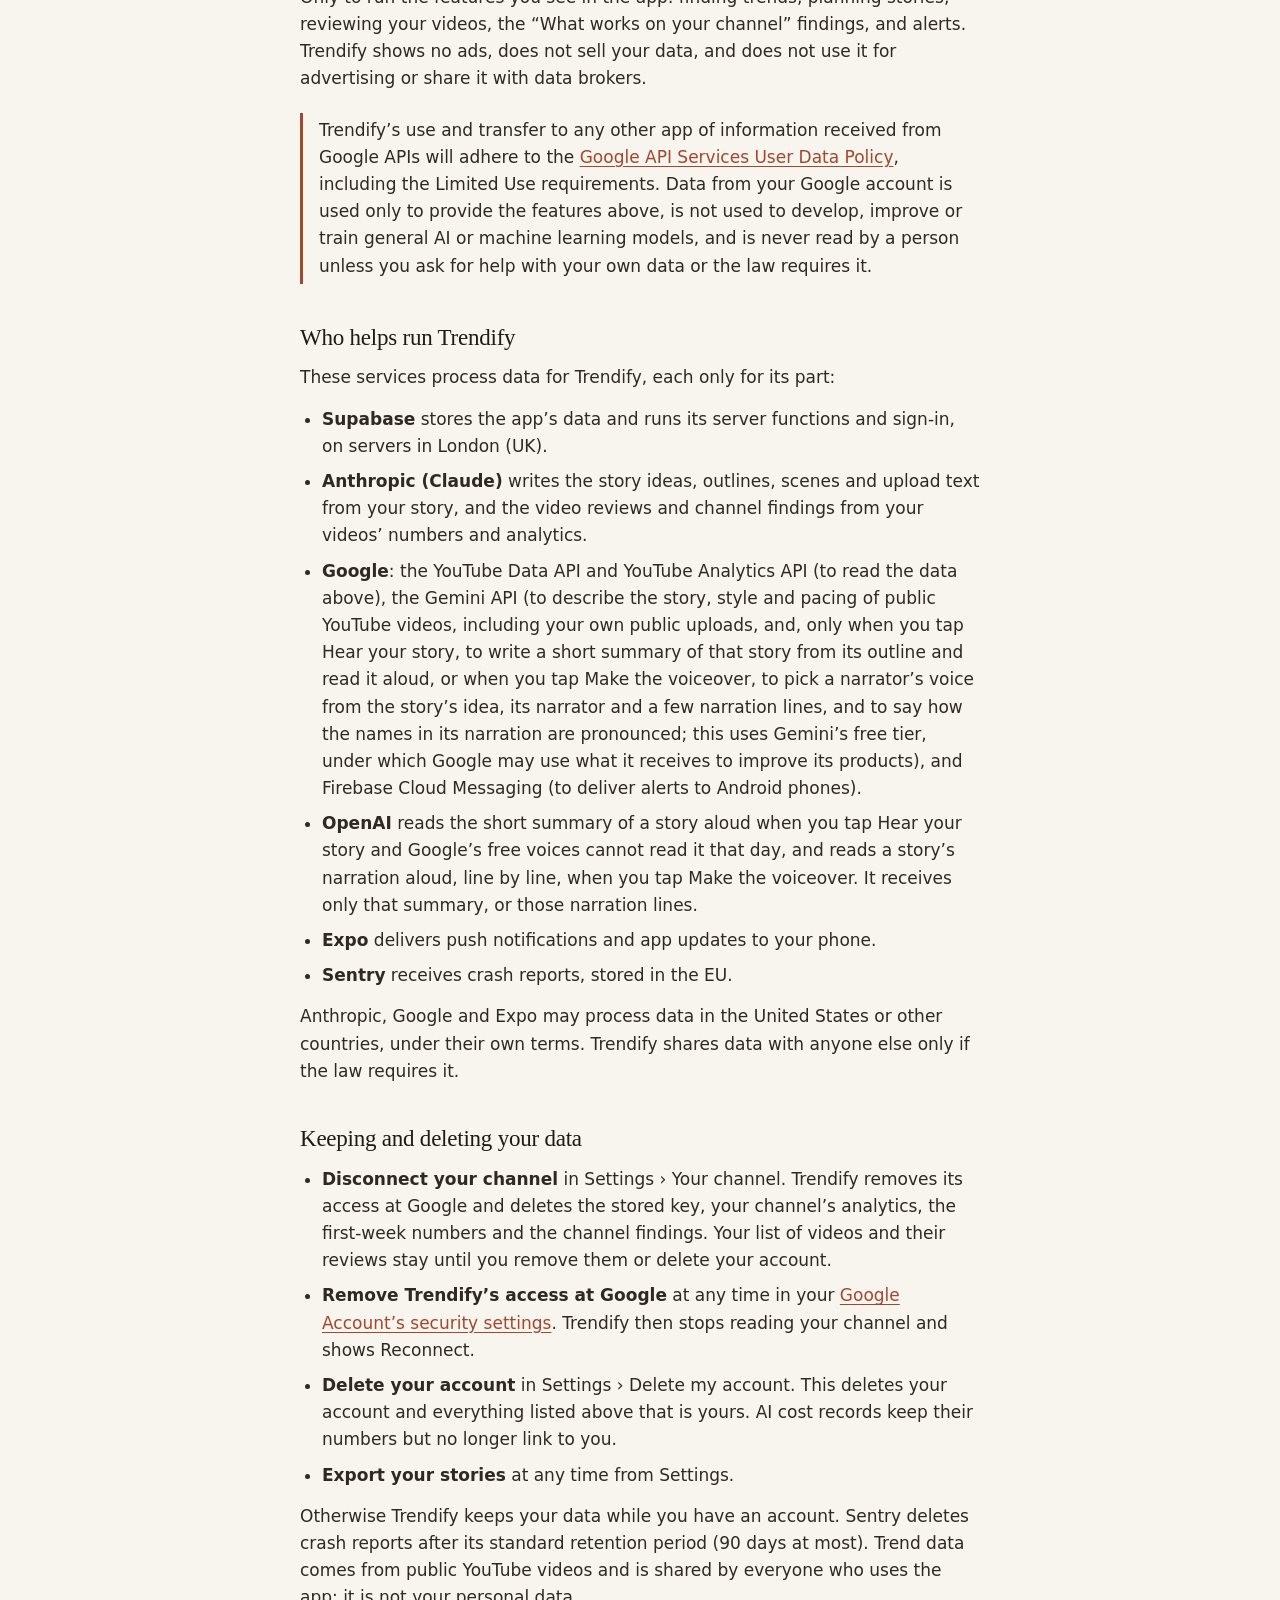
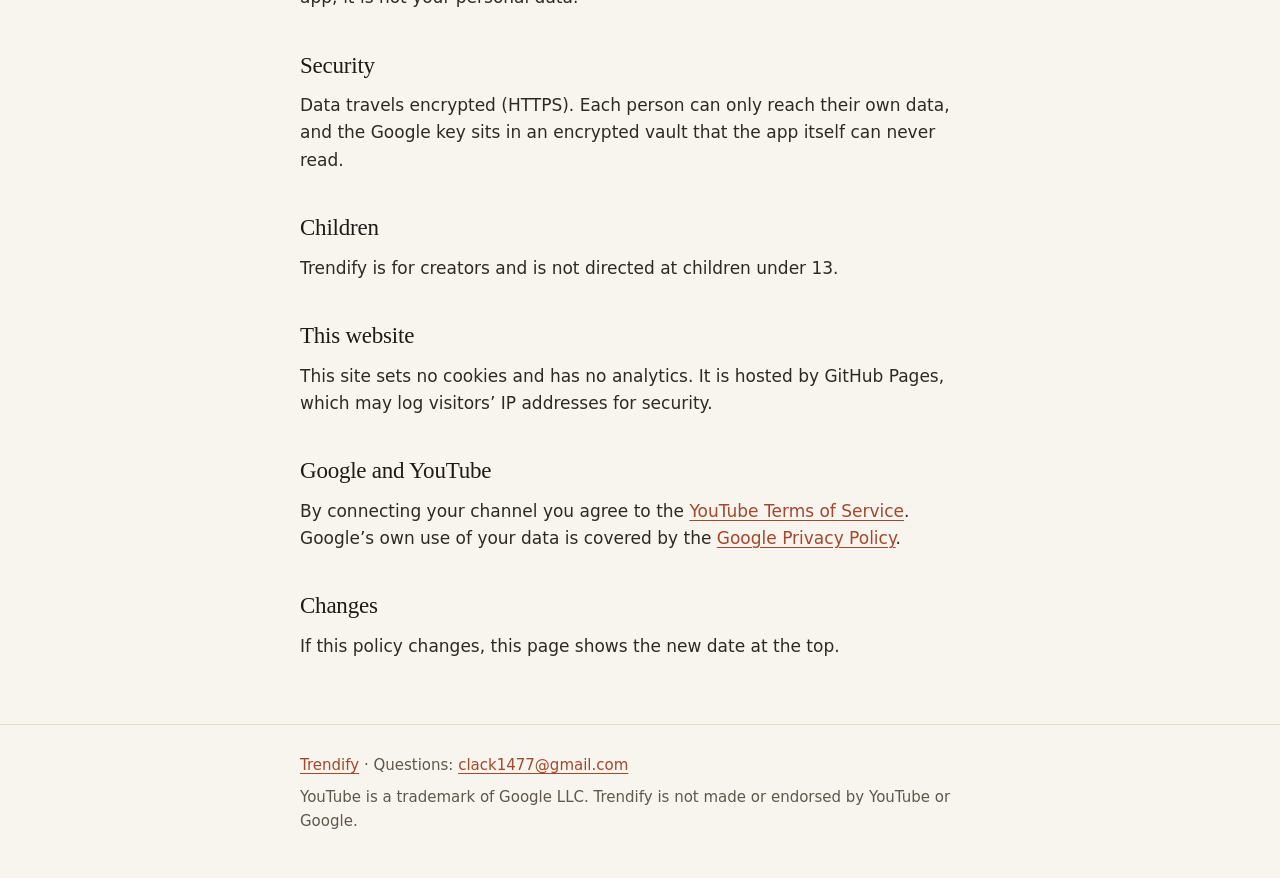
==== commit 2fdcb594: "Privacy policy: the voiceover's names (Gemini reads the narration to say how its names are pronounce" ====
--- a/privacy.html
+++ b/privacy.html
@@ -54,7 +54,7 @@
     <ul>
       <li><strong>Supabase</strong> stores the app’s data and runs its server functions and sign-in, on servers in London (UK).</li>
       <li><strong>Anthropic (Claude)</strong> writes the story ideas, outlines, scenes and upload text from your story, and the video reviews and channel findings from your videos’ numbers and analytics.</li>
-      <li><strong>Google</strong>: the YouTube Data API and YouTube Analytics API (to read the data above), the Gemini API (to describe the story, style and pacing of public YouTube videos, including your own public uploads, and, only when you tap Hear your story, to write a short summary of that story from its outline and read it aloud, or when you tap Make the voiceover, to pick a narrator’s voice from the story’s idea, its narrator and a few narration lines; this uses Gemini’s free tier, under which Google may use what it receives to improve its products), and Firebase Cloud Messaging (to deliver alerts to Android phones).</li>
+      <li><strong>Google</strong>: the YouTube Data API and YouTube Analytics API (to read the data above), the Gemini API (to describe the story, style and pacing of public YouTube videos, including your own public uploads, and, only when you tap Hear your story, to write a short summary of that story from its outline and read it aloud, or when you tap Make the voiceover, to pick a narrator’s voice from the story’s idea, its narrator and a few narration lines, and to say how the names in its narration are pronounced; this uses Gemini’s free tier, under which Google may use what it receives to improve its products), and Firebase Cloud Messaging (to deliver alerts to Android phones).</li>
       <li><strong>OpenAI</strong> reads the short summary of a story aloud when you tap Hear your story and Google’s free voices cannot read it that day, and reads a story’s narration aloud, line by line, when you tap Make the voiceover. It receives only that summary, or those narration lines.</li>
       <li><strong>Expo</strong> delivers push notifications and app updates to your phone.</li>
       <li><strong>Sentry</strong> receives crash reports, stored in the EU.</li>
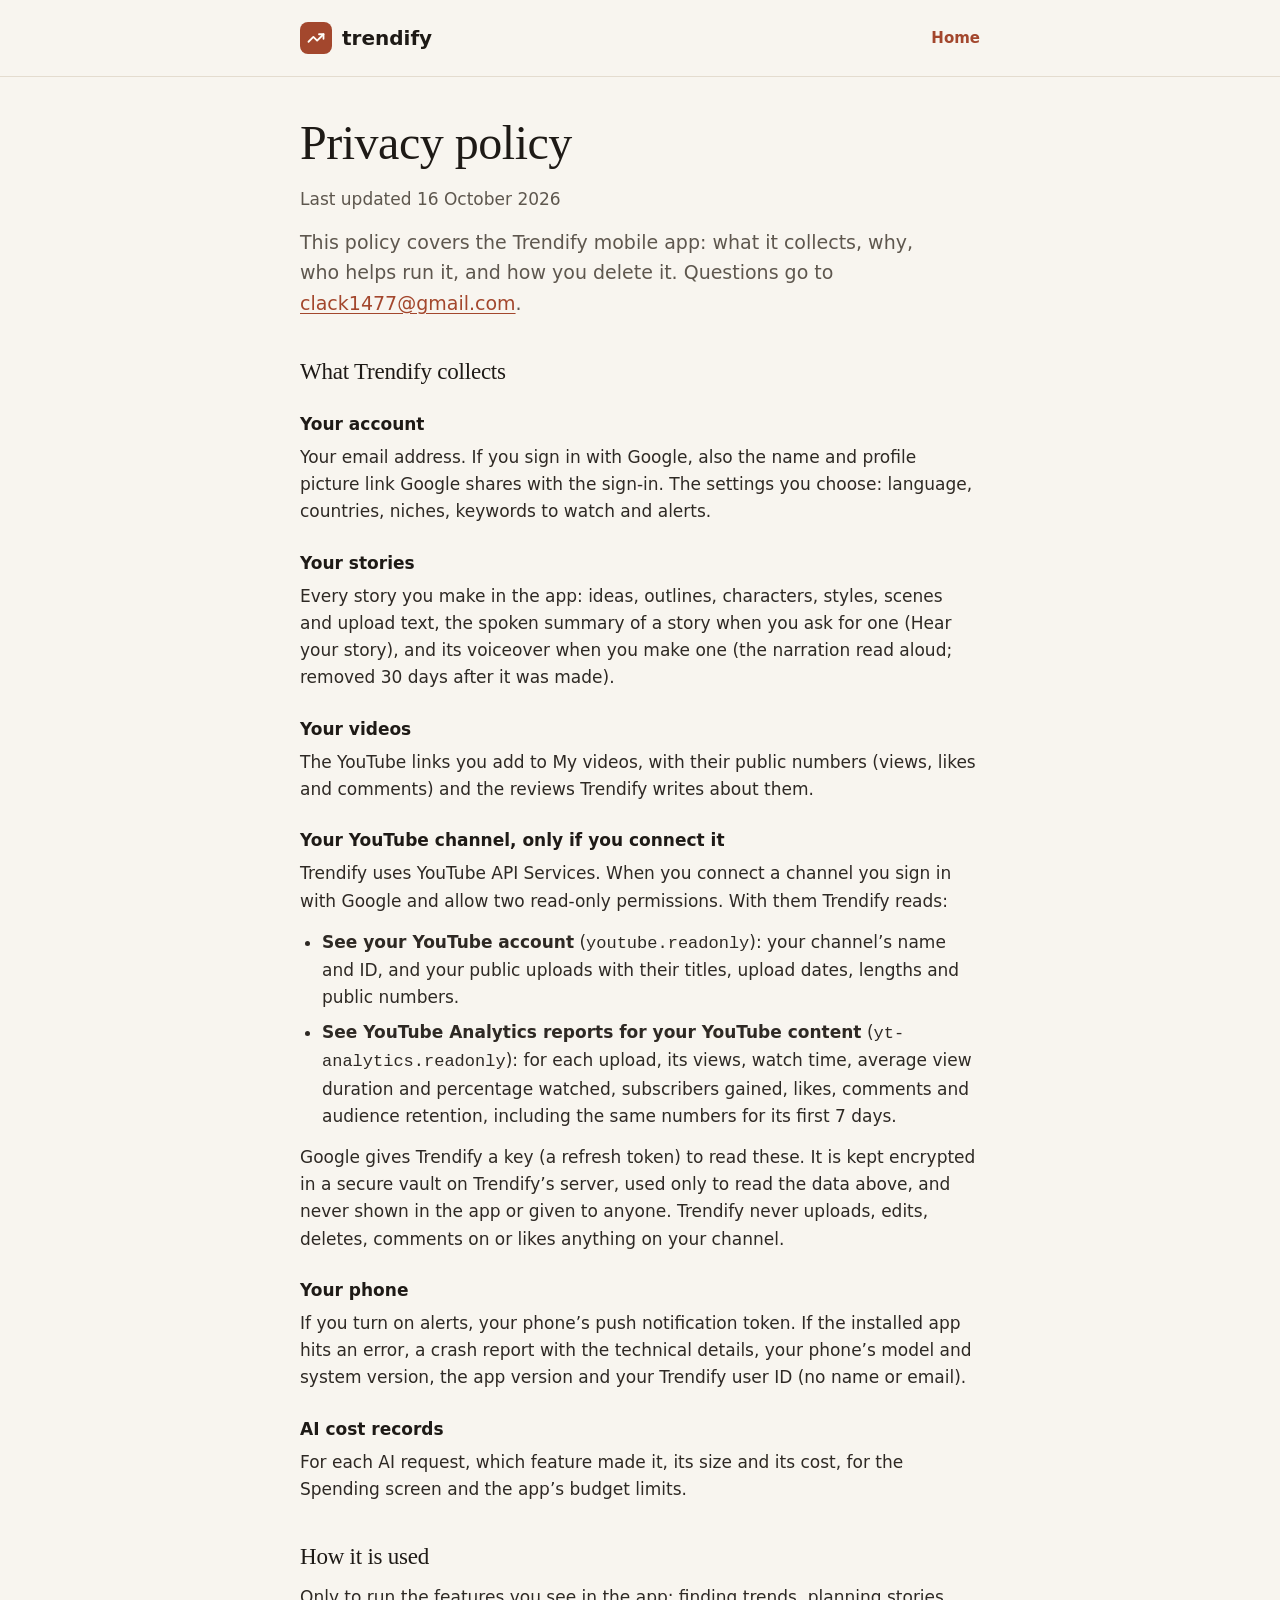
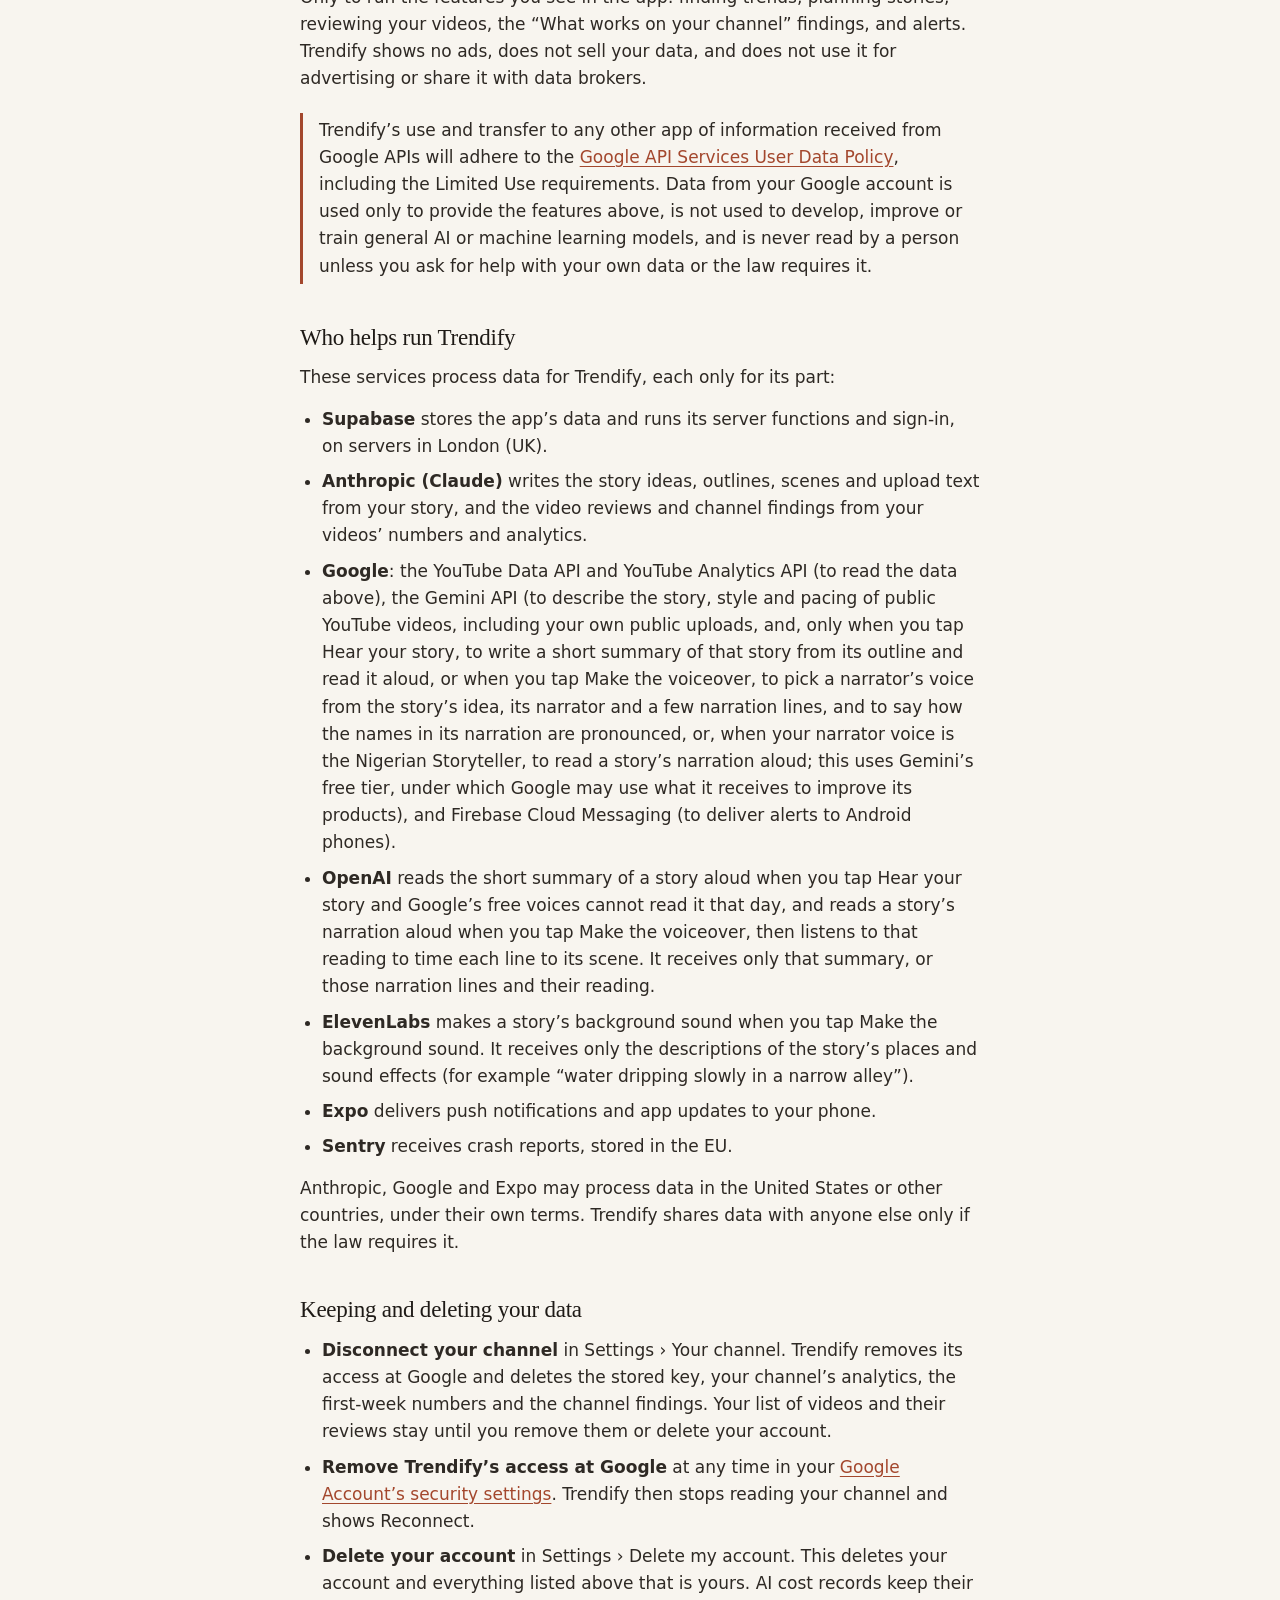
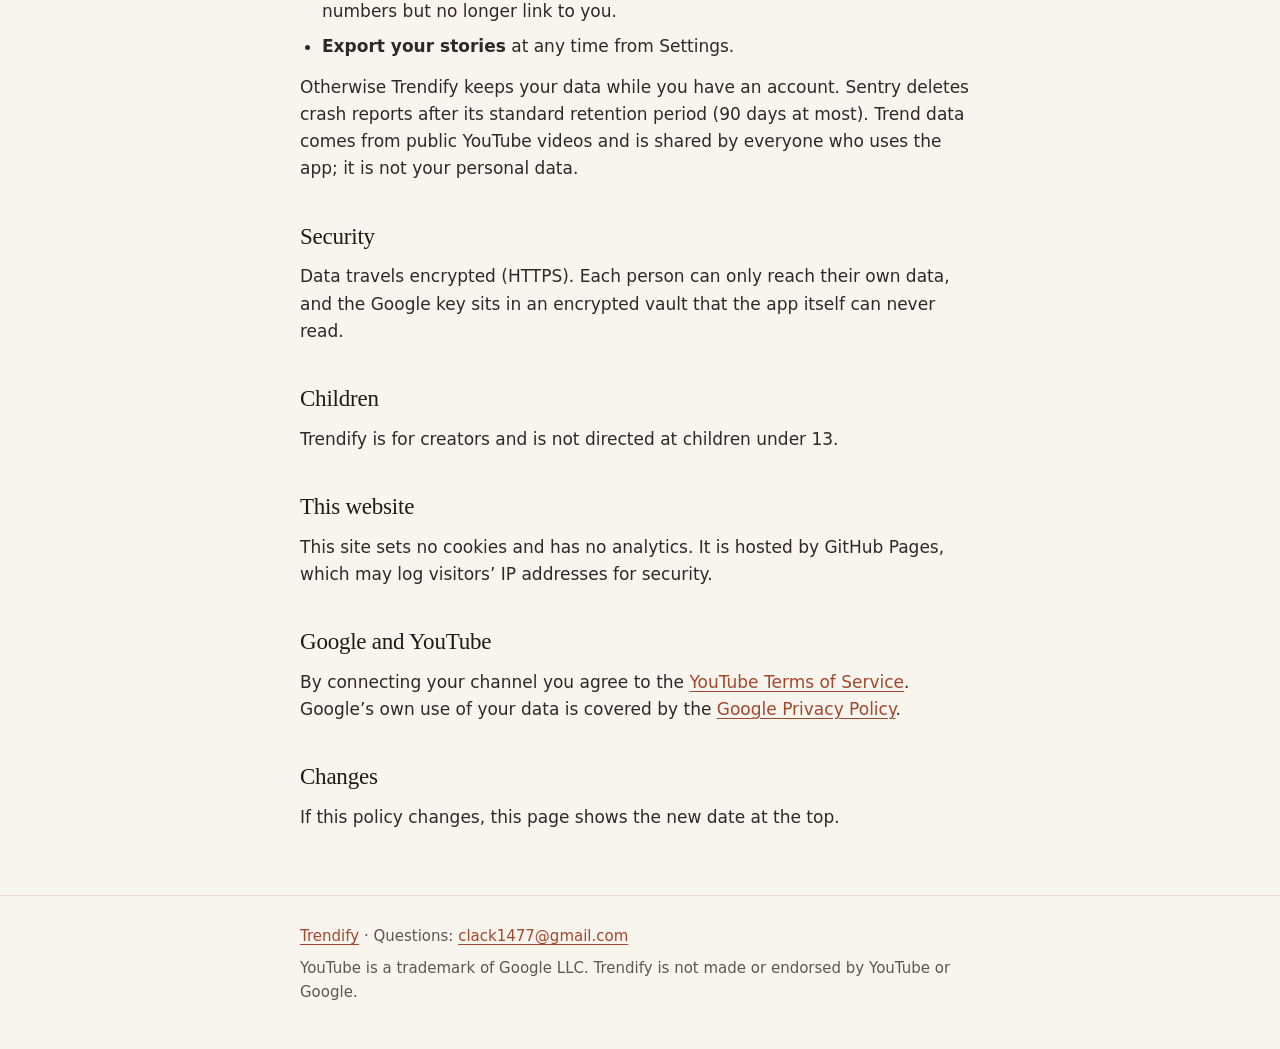
==== commit bd65cee0: "Privacy policy: ElevenLabs makes a story's background sound from its places' and effects' descriptio" ====
--- a/privacy.html
+++ b/privacy.html
@@ -23,7 +23,7 @@
 
   <main class="wrap policy">
     <h1 style="margin-top:40px">Privacy policy</h1>
-    <p class="updated">Last updated 8 October 2026</p>
+    <p class="updated">Last updated 16 October 2026</p>
     <p class="lead">This policy covers the Trendify mobile app: what it collects, why, who helps run it, and how you delete it. Questions go to <a href="mailto:clack1477@gmail.com">clack1477@gmail.com</a>.</p>
 
     <h2>What Trendify collects</h2>
@@ -54,8 +54,9 @@
     <ul>
       <li><strong>Supabase</strong> stores the app’s data and runs its server functions and sign-in, on servers in London (UK).</li>
       <li><strong>Anthropic (Claude)</strong> writes the story ideas, outlines, scenes and upload text from your story, and the video reviews and channel findings from your videos’ numbers and analytics.</li>
-      <li><strong>Google</strong>: the YouTube Data API and YouTube Analytics API (to read the data above), the Gemini API (to describe the story, style and pacing of public YouTube videos, including your own public uploads, and, only when you tap Hear your story, to write a short summary of that story from its outline and read it aloud, or when you tap Make the voiceover, to pick a narrator’s voice from the story’s idea, its narrator and a few narration lines, and to say how the names in its narration are pronounced; this uses Gemini’s free tier, under which Google may use what it receives to improve its products), and Firebase Cloud Messaging (to deliver alerts to Android phones).</li>
-      <li><strong>OpenAI</strong> reads the short summary of a story aloud when you tap Hear your story and Google’s free voices cannot read it that day, and reads a story’s narration aloud, line by line, when you tap Make the voiceover. It receives only that summary, or those narration lines.</li>
+      <li><strong>Google</strong>: the YouTube Data API and YouTube Analytics API (to read the data above), the Gemini API (to describe the story, style and pacing of public YouTube videos, including your own public uploads, and, only when you tap Hear your story, to write a short summary of that story from its outline and read it aloud, or when you tap Make the voiceover, to pick a narrator’s voice from the story’s idea, its narrator and a few narration lines, and to say how the names in its narration are pronounced, or, when your narrator voice is the Nigerian Storyteller, to read a story’s narration aloud; this uses Gemini’s free tier, under which Google may use what it receives to improve its products), and Firebase Cloud Messaging (to deliver alerts to Android phones).</li>
+      <li><strong>OpenAI</strong> reads the short summary of a story aloud when you tap Hear your story and Google’s free voices cannot read it that day, and reads a story’s narration aloud when you tap Make the voiceover, then listens to that reading to time each line to its scene. It receives only that summary, or those narration lines and their reading.</li>
+      <li><strong>ElevenLabs</strong> makes a story’s background sound when you tap Make the background sound. It receives only the descriptions of the story’s places and sound effects (for example “water dripping slowly in a narrow alley”).</li>
       <li><strong>Expo</strong> delivers push notifications and app updates to your phone.</li>
       <li><strong>Sentry</strong> receives crash reports, stored in the EU.</li>
     </ul>
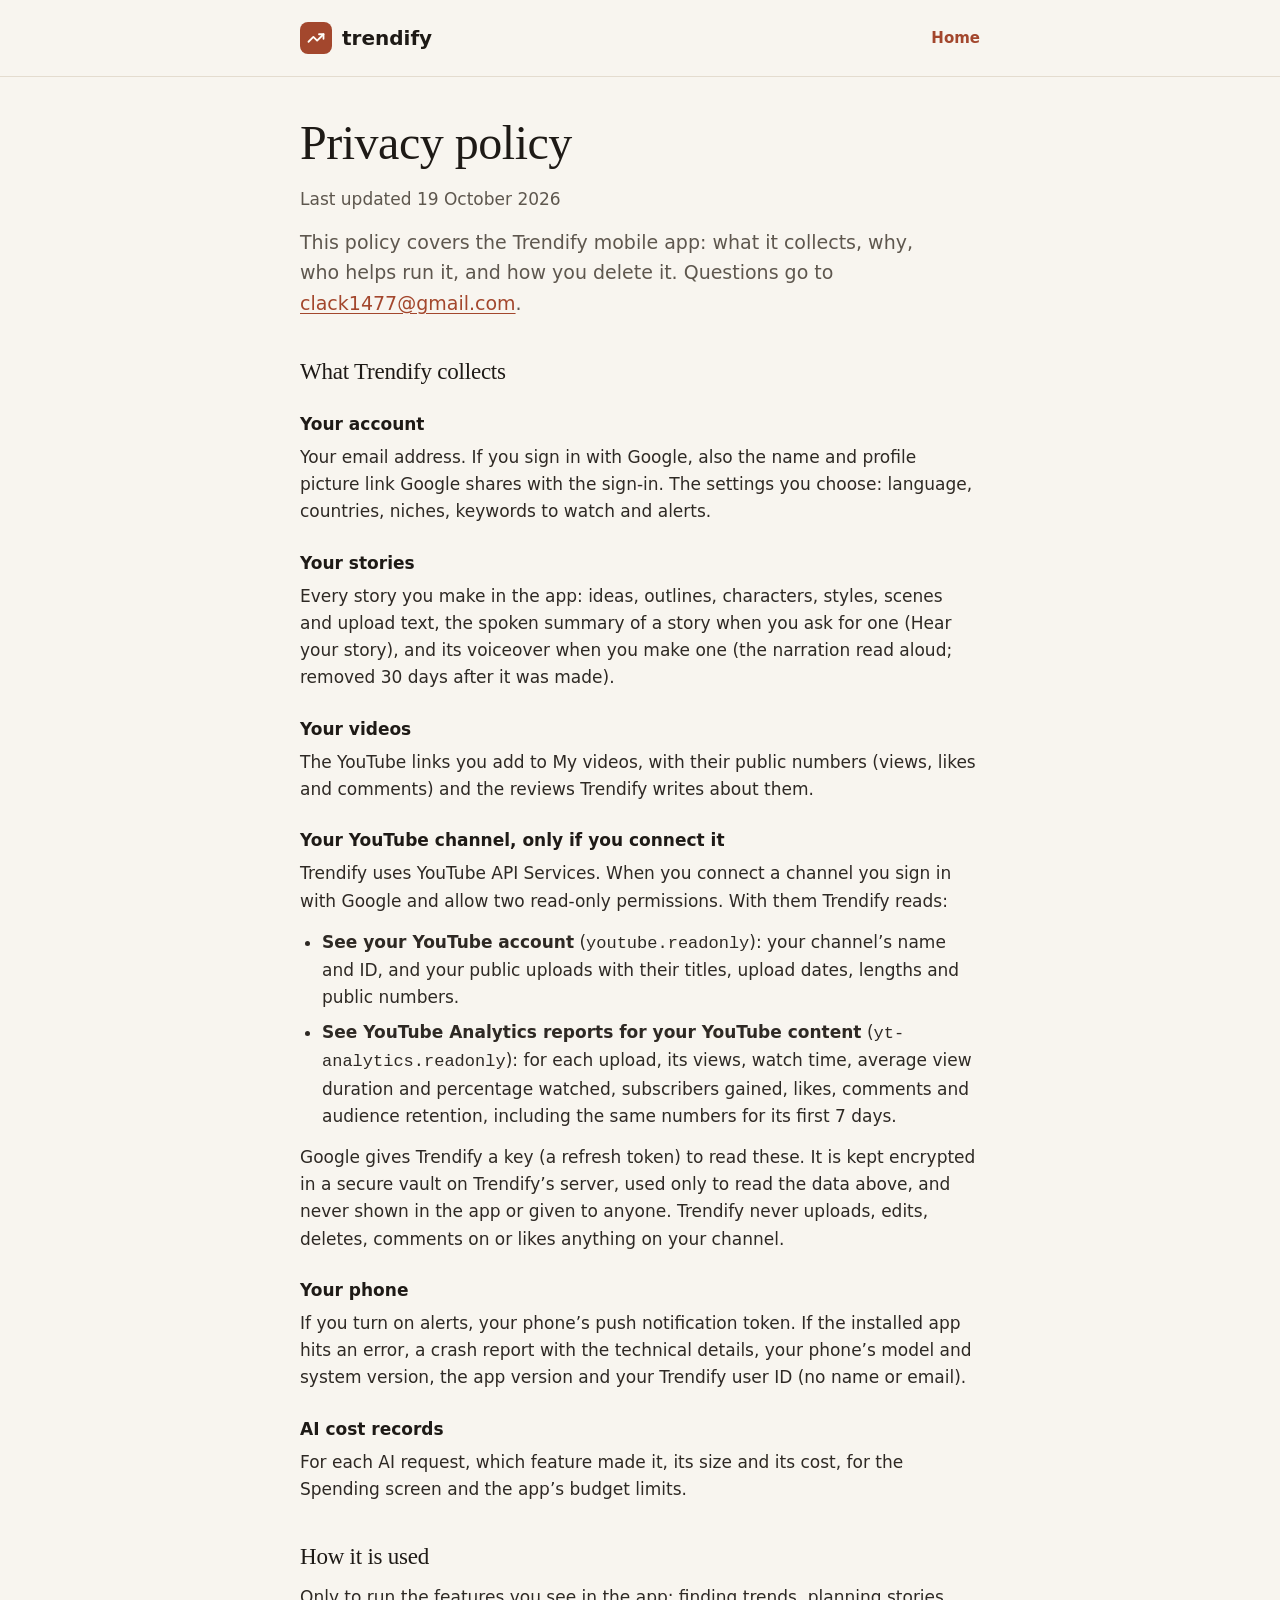
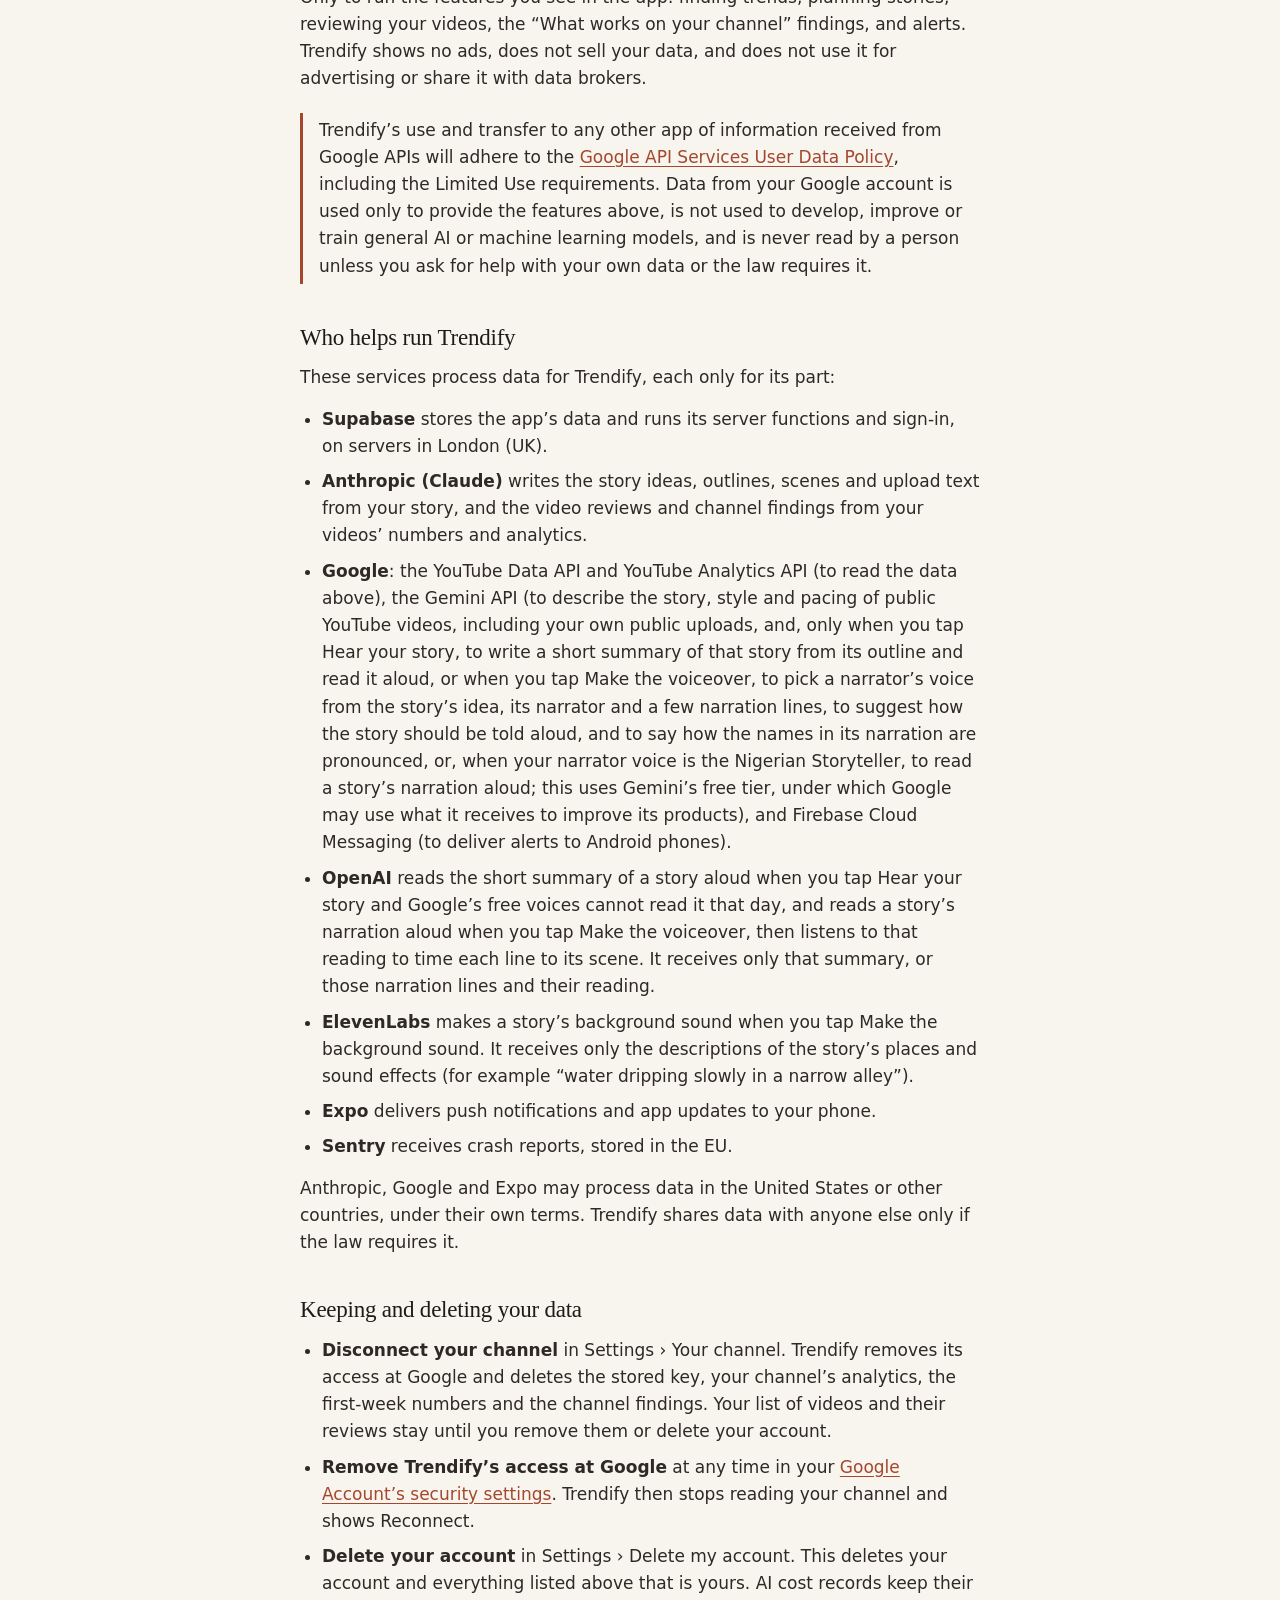
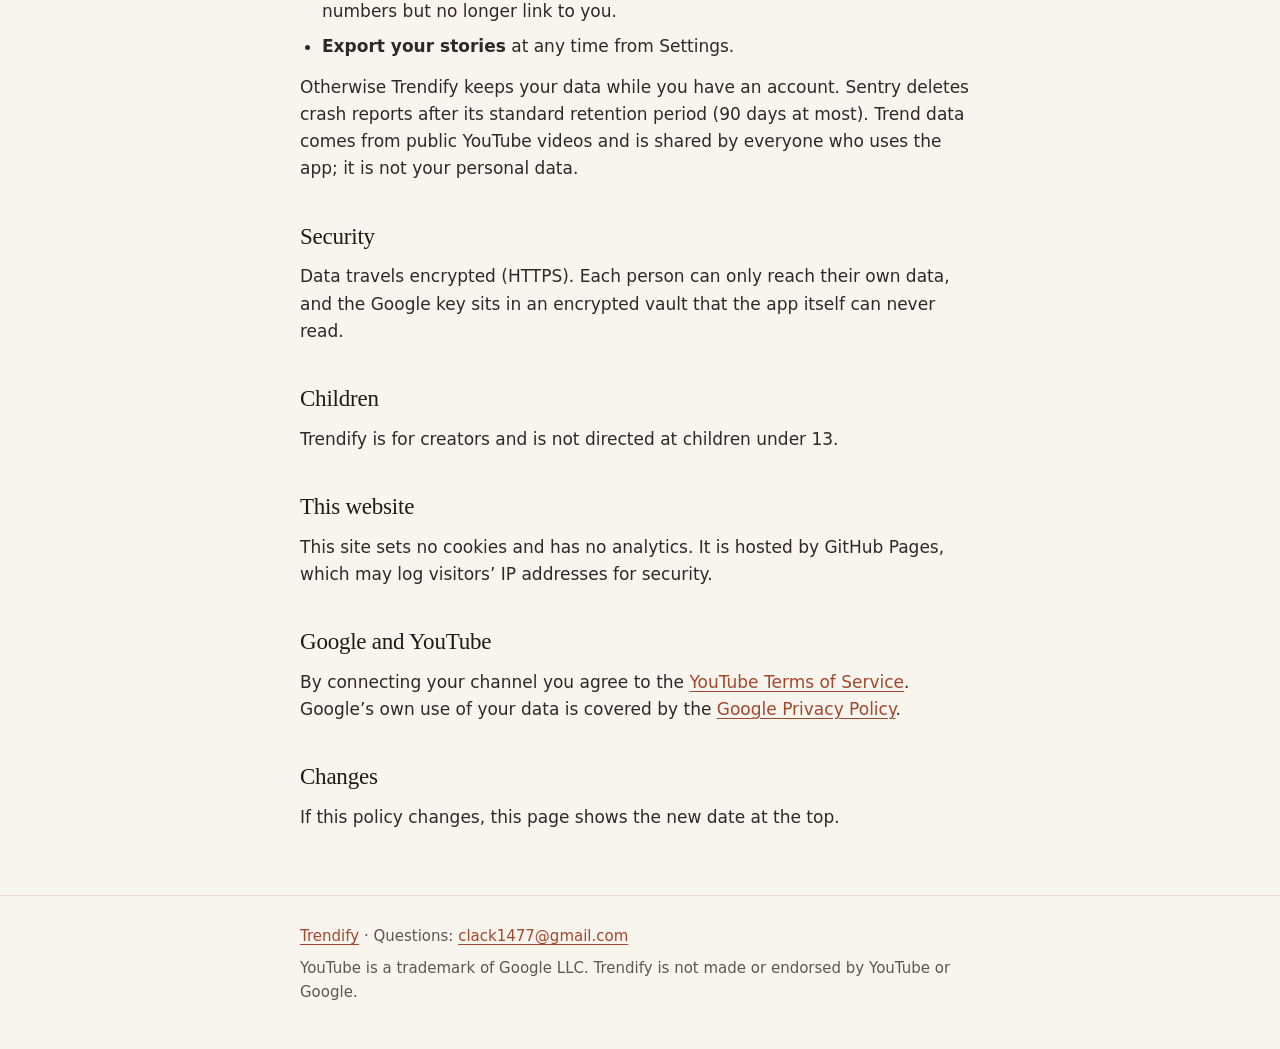
==== commit c6cc1cd8: "Privacy policy: Gemini also suggests how the story should be told aloud" ====
--- a/privacy.html
+++ b/privacy.html
@@ -23,7 +23,7 @@
 
   <main class="wrap policy">
     <h1 style="margin-top:40px">Privacy policy</h1>
-    <p class="updated">Last updated 16 October 2026</p>
+    <p class="updated">Last updated 19 October 2026</p>
     <p class="lead">This policy covers the Trendify mobile app: what it collects, why, who helps run it, and how you delete it. Questions go to <a href="mailto:clack1477@gmail.com">clack1477@gmail.com</a>.</p>
 
     <h2>What Trendify collects</h2>
@@ -54,7 +54,7 @@
     <ul>
       <li><strong>Supabase</strong> stores the app’s data and runs its server functions and sign-in, on servers in London (UK).</li>
       <li><strong>Anthropic (Claude)</strong> writes the story ideas, outlines, scenes and upload text from your story, and the video reviews and channel findings from your videos’ numbers and analytics.</li>
-      <li><strong>Google</strong>: the YouTube Data API and YouTube Analytics API (to read the data above), the Gemini API (to describe the story, style and pacing of public YouTube videos, including your own public uploads, and, only when you tap Hear your story, to write a short summary of that story from its outline and read it aloud, or when you tap Make the voiceover, to pick a narrator’s voice from the story’s idea, its narrator and a few narration lines, and to say how the names in its narration are pronounced, or, when your narrator voice is the Nigerian Storyteller, to read a story’s narration aloud; this uses Gemini’s free tier, under which Google may use what it receives to improve its products), and Firebase Cloud Messaging (to deliver alerts to Android phones).</li>
+      <li><strong>Google</strong>: the YouTube Data API and YouTube Analytics API (to read the data above), the Gemini API (to describe the story, style and pacing of public YouTube videos, including your own public uploads, and, only when you tap Hear your story, to write a short summary of that story from its outline and read it aloud, or when you tap Make the voiceover, to pick a narrator’s voice from the story’s idea, its narrator and a few narration lines, to suggest how the story should be told aloud, and to say how the names in its narration are pronounced, or, when your narrator voice is the Nigerian Storyteller, to read a story’s narration aloud; this uses Gemini’s free tier, under which Google may use what it receives to improve its products), and Firebase Cloud Messaging (to deliver alerts to Android phones).</li>
       <li><strong>OpenAI</strong> reads the short summary of a story aloud when you tap Hear your story and Google’s free voices cannot read it that day, and reads a story’s narration aloud when you tap Make the voiceover, then listens to that reading to time each line to its scene. It receives only that summary, or those narration lines and their reading.</li>
       <li><strong>ElevenLabs</strong> makes a story’s background sound when you tap Make the background sound. It receives only the descriptions of the story’s places and sound effects (for example “water dripping slowly in a narrow alley”).</li>
       <li><strong>Expo</strong> delivers push notifications and app updates to your phone.</li>
